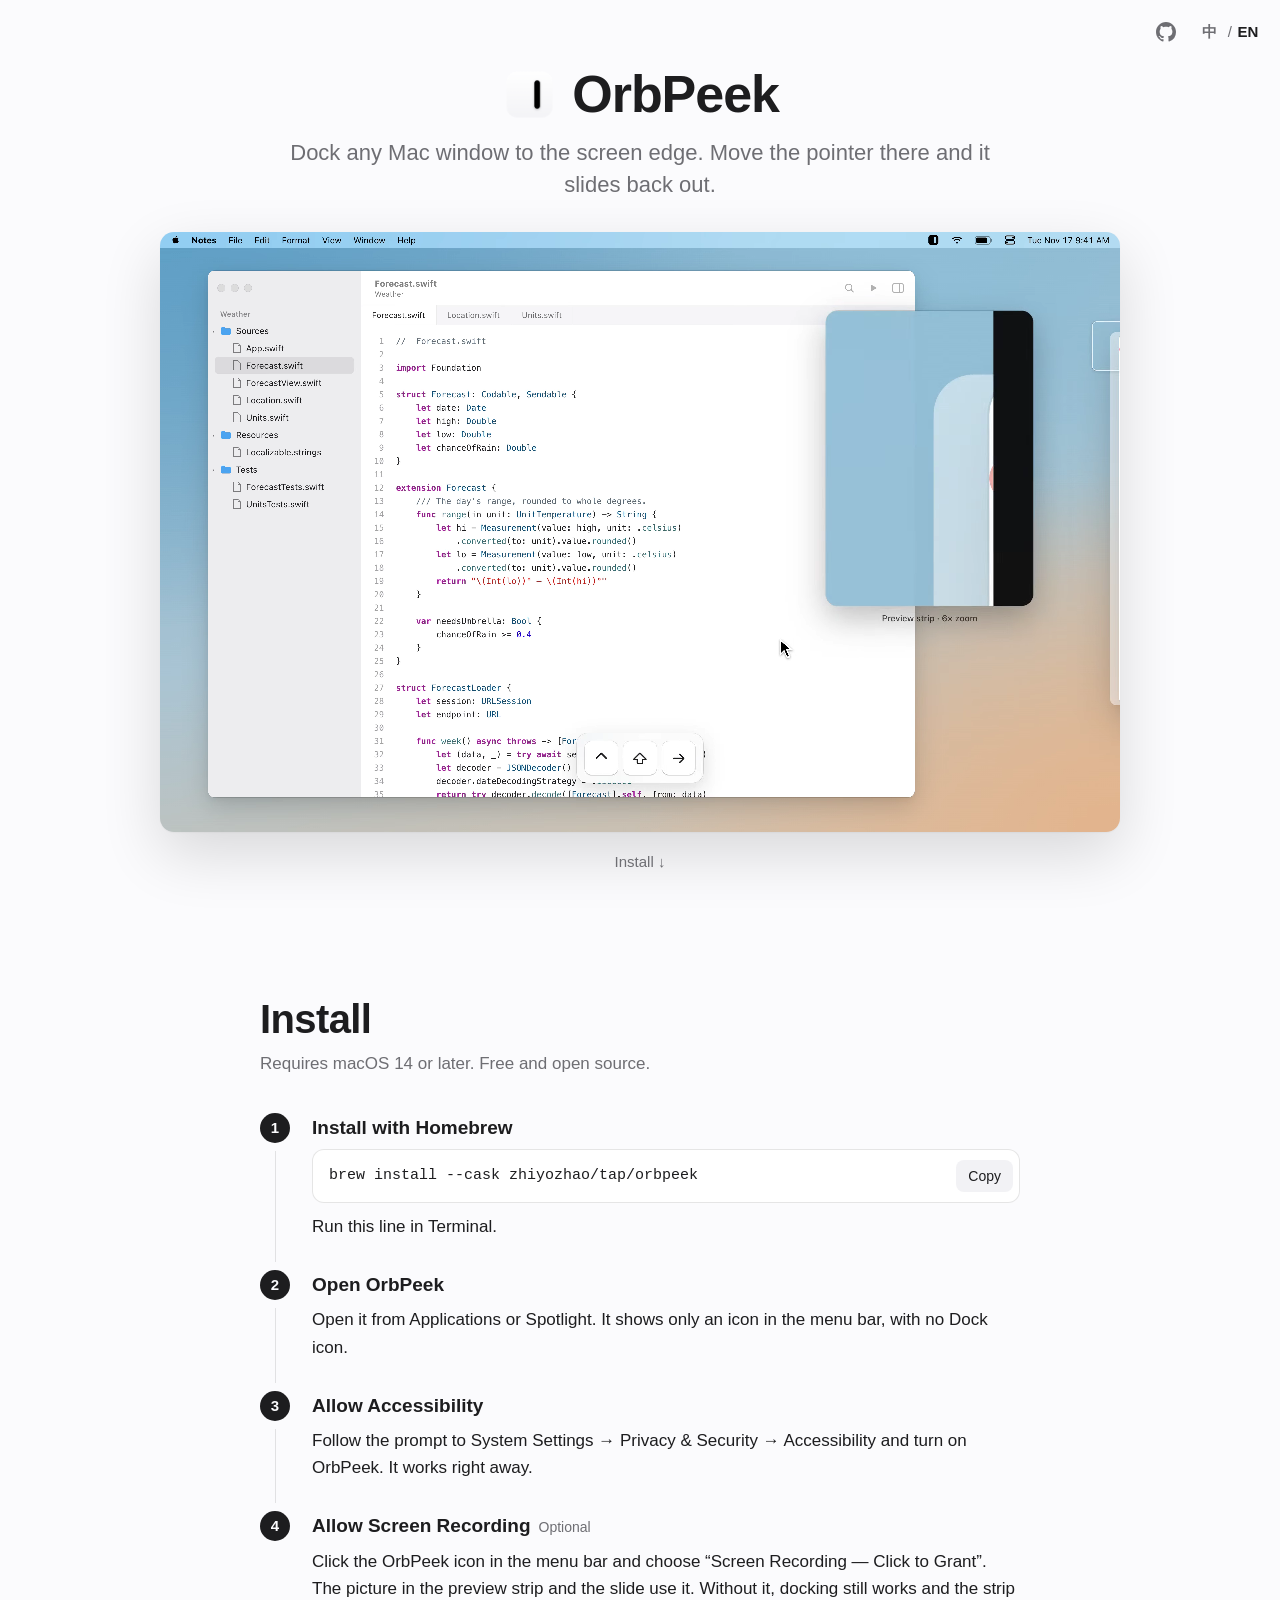
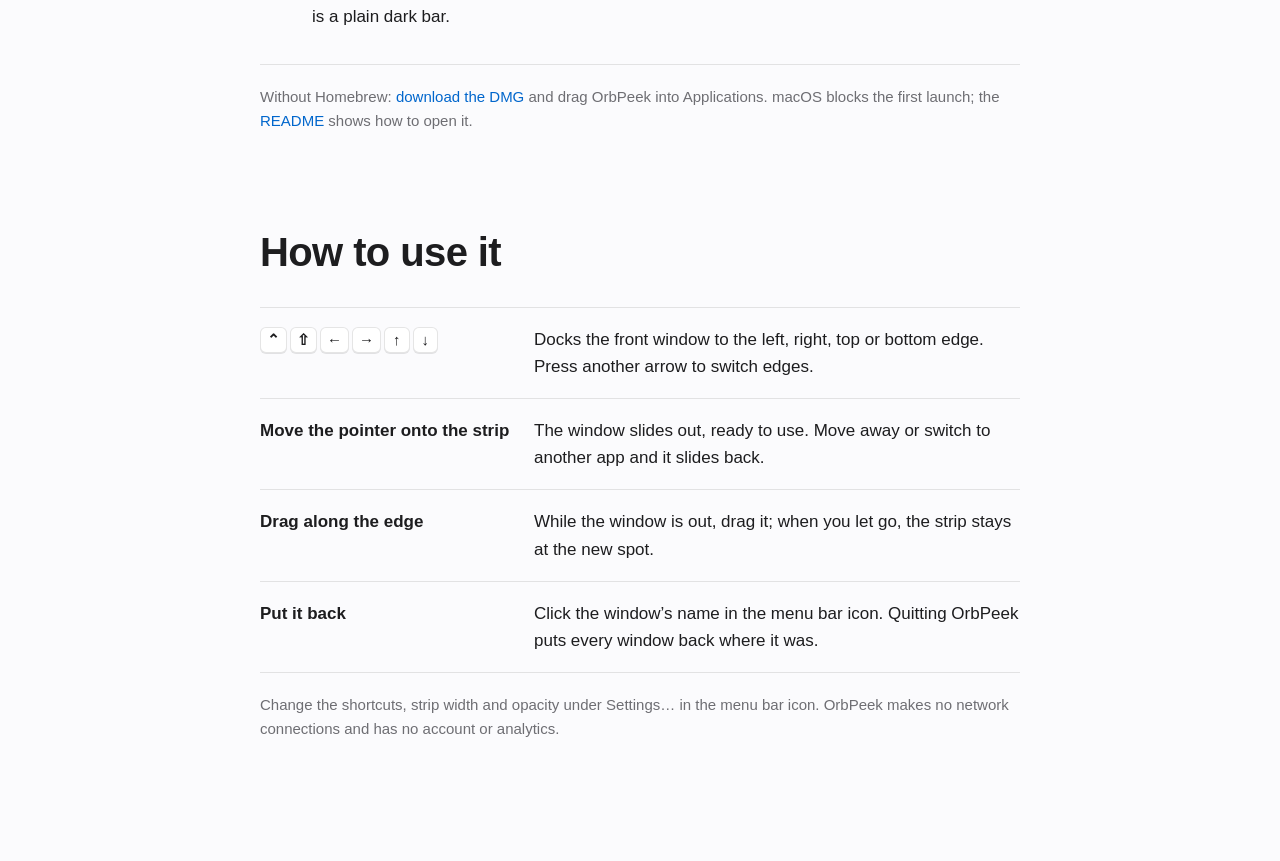
==== site/en/index.html @ 3456299e "docs: separate language switch from links, tidy install and FAQ layout" ====
<!doctype html>
<html lang="en">
<head>
<meta charset="utf-8">
<meta name="viewport" content="width=device-width, initial-scale=1">
<title>OrbPeek</title>
<meta name="description" content="Dock any Mac window to the screen edge. Move the pointer there and it slides back out.">
<meta name="color-scheme" content="light dark">
<meta name="theme-color" content="#fbfbfd" media="(prefers-color-scheme: light)">
<meta name="theme-color" content="#000000" media="(prefers-color-scheme: dark)">
<link rel="icon" href="../assets/icon.png">
<link rel="alternate" hreflang="zh-CN" href="../">
<link rel="stylesheet" href="../style.css">
</head>
<body>
<header class="top">
  <a href="https://github.com/zhiyozhao/OrbPeek" aria-label="GitHub" title="GitHub">
    <svg viewBox="0 0 16 16" width="20" height="20" aria-hidden="true"><path fill="currentColor" d="M8 0C3.58 0 0 3.58 0 8c0 3.54 2.29 6.53 5.47 7.59.4.07.55-.17.55-.38 0-.19-.01-.82-.01-1.49-2.01.37-2.53-.49-2.69-.94-.09-.23-.48-.94-.82-1.13-.28-.15-.68-.52-.01-.53.63-.01 1.08.58 1.23.82.72 1.21 1.87.87 2.33.66.07-.52.28-.87.51-1.07-1.78-.2-3.64-.89-3.64-3.95 0-.87.31-1.59.82-2.15-.08-.2-.36-1.02.08-2.12 0 0 .67-.21 2.2.82.64-.18 1.32-.27 2-.27.68 0 1.36.09 2 .27 1.53-1.04 2.2-.82 2.2-.82.44 1.1.16 1.92.08 2.12.51.56.82 1.27.82 2.15 0 3.07-1.87 3.75-3.65 3.95.29.25.54.73.54 1.48 0 1.07-.01 1.93-.01 2.2 0 .21.15.46.55.38A8.013 8.013 0 0016 8c0-4.42-3.58-8-8-8z"/></svg>
  </a>
  <span class="lang"><a href="../" lang="zh-CN" hreflang="zh-CN" title="中文">中</a><span aria-hidden="true">/</span><b aria-current="page">EN</b></span>
</header>

<main>
  <section class="hero">
    <h1><img src="../assets/icon.png" alt="" width="56" height="56">OrbPeek</h1>
    <p class="lead">Dock any Mac window to the screen edge. Move the pointer there and it slides back out.</p>
    <video id="demo" data-base="../assets/demo-en-" autoplay muted loop playsinline preload="auto" width="2880" height="1800" poster="../assets/poster-en-light.jpg" aria-label="Demo: after ⌃⇧→ the Notes window slides to the right edge, leaving a very thin preview strip. Moving the pointer onto the strip slides the window out; moving away slides it back.">
      <source src="../assets/demo-en-light.webm" type="video/webm">
      <source src="../assets/demo-en-light.mp4" type="video/mp4">
    </video>
    <a class="next" href="#install">Install <span aria-hidden="true">↓</span></a>
  </section>

  <section class="install" id="install">
    <h2>Install</h2>
    <p class="req">Requires macOS 14 or later. Free and open source.</p>
    <ol class="steps">
      <li>
        <h3>Install with Homebrew</h3>
        <div class="cmd"><code>brew install --cask zhiyozhao/tap/orbpeek</code><button class="copy" type="button" data-copy="brew install --cask zhiyozhao/tap/orbpeek" data-done="Copied">Copy</button></div>
        <p>Run this line in Terminal.</p>
      </li>
      <li>
        <h3>Open OrbPeek</h3>
        <p>Open it from Applications or Spotlight. It shows only an icon in the menu bar, with no Dock icon.</p>
      </li>
      <li>
        <h3>Allow Accessibility</h3>
        <p>Follow the prompt to System Settings → Privacy &amp; Security → Accessibility and turn on OrbPeek. It works right away.</p>
      </li>
      <li>
        <h3>Allow Screen Recording<span>Optional</span></h3>
        <p>Click the OrbPeek icon in the menu bar and choose “Screen Recording — Click to Grant”. The picture in the preview strip and the slide use it. Without it, docking still works and the strip is a plain dark bar.</p>
      </li>
    </ol>
    <p class="alt">Without Homebrew: <a href="https://github.com/zhiyozhao/OrbPeek/releases/latest">download the DMG</a> and drag OrbPeek into Applications. macOS blocks the first launch; the <a href="https://github.com/zhiyozhao/OrbPeek/blob/main/README.en.md#download-the-dmg">README</a> shows how to open it.</p>
  </section>

  <section class="use">
    <h2>How to use it</h2>
    <dl>
      <div>
        <dt><kbd>⌃</kbd><kbd>⇧</kbd><kbd>←</kbd><kbd>→</kbd><kbd>↑</kbd><kbd>↓</kbd></dt>
        <dd>Docks the front window to the left, right, top or bottom edge. Press another arrow to switch edges.</dd>
      </div>
      <div>
        <dt>Move the pointer onto the strip</dt>
        <dd>The window slides out, ready to use. Move away or switch to another app and it slides back.</dd>
      </div>
      <div>
        <dt>Drag along the edge</dt>
        <dd>While the window is out, drag it; when you let go, the strip stays at the new spot.</dd>
      </div>
      <div>
        <dt>Put it back</dt>
        <dd>Click the window’s name in the menu bar icon. Quitting OrbPeek puts every window back where it was.</dd>
      </div>
    </dl>
    <p class="note">Change the shortcuts, strip width and opacity under Settings… in the menu bar icon. OrbPeek makes no network connections and has no account or analytics.</p>
  </section>
</main>
<script src="../main.js"></script>
</body>
</html>
---- site/style.css ----
:root {
  color-scheme: light dark;
  --bg: #fbfbfd;
  --fg: #1d1d1f;
  --muted: #6e6e73;
  --line: rgba(0, 0, 0, 0.1);
  --panel: #f2f2f5;
  --code: #ffffff;
  --link: #0066cc;
  --shadow: 0 1px 2px rgba(0, 0, 0, 0.04), 0 22px 60px rgba(0, 0, 0, 0.14);
  --font: -apple-system, BlinkMacSystemFont, "SF Pro Text", "PingFang SC", "Hiragino Sans GB", "Helvetica Neue", sans-serif;
  --mono: "SF Mono", ui-monospace, Menlo, Consolas, monospace;
}
@media (prefers-color-scheme: dark) {
  :root {
    --bg: #000;
    --fg: #f5f5f7;
    --muted: #a1a1a6;
    --line: rgba(255, 255, 255, 0.14);
    --panel: #161618;
    --code: #1c1c1e;
    --link: #2997ff;
    --shadow: 0 0 0 0.5px rgba(255, 255, 255, 0.1), 0 22px 60px rgba(0, 0, 0, 0.6);
  }
}

* { box-sizing: border-box; }
html { -webkit-text-size-adjust: 100%; }
@media (prefers-reduced-motion: no-preference) { html { scroll-behavior: smooth; } }
body { margin: 0; background: var(--bg); color: var(--fg); font: 17px/1.6 var(--font); -webkit-font-smoothing: antialiased; }
a { color: var(--link); text-decoration: none; }
a:hover { text-decoration: underline; }
img, video { display: block; max-width: 100%; height: auto; }
kbd, code { font-family: var(--mono); font-size: 0.88em; }
kbd {
  display: inline-block; min-width: 1.7em; padding: 1px 6px; margin-right: 3px; text-align: center;
  border-radius: 6px; background: var(--code); border: 0.5px solid var(--line); box-shadow: 0 1px 0 var(--line);
  font-family: var(--font); font-size: 15px; line-height: 1.5;
}

/* ---------- top bar: two icons, nothing else ---------- */
.top { position: absolute; top: 0; right: 0; z-index: 5; display: flex; gap: 6px; padding: 14px 18px; }
.top a {
  width: 36px; height: 36px; border-radius: 50%; display: grid; place-items: center;
  color: var(--muted); font-size: 15px; font-weight: 600; letter-spacing: 0.02em;
}
.top a:hover { color: var(--fg); background: var(--panel); text-decoration: none; }
.top .lang { display: flex; align-items: center; gap: 2px; padding-left: 4px; font-size: 15px; color: var(--muted); }
.top .lang a { width: auto; min-width: 32px; padding: 0 6px; border-radius: 18px; }
.top .lang b { min-width: 28px; text-align: center; color: var(--fg); font-weight: 600; }

/* ---------- first screen: name, one sentence, the demo ---------- */
.hero {
  min-height: 100vh; min-height: 100svh;
  display: flex; flex-direction: column; align-items: center; justify-content: center;
  padding: 56px 24px 16px; text-align: center;
}
.hero h1 {
  margin: 0; display: flex; align-items: center; gap: 14px;
  font-size: clamp(34px, 5vw, 52px); line-height: 1.1; letter-spacing: -0.02em; font-weight: 700;
}
.hero h1 img { width: 1.1em; height: 1.1em; }
.lead { margin: 14px auto 0; max-width: 32em; color: var(--muted); font-size: clamp(17px, 2.1vw, 22px); line-height: 1.45; }
.hero video {
  margin-top: 32px;
  width: min(1240px, 100%, calc((100svh - 300px) * 1.6));
  aspect-ratio: 16 / 10; border-radius: 14px; box-shadow: var(--shadow); background: var(--panel);
}
.next { margin-top: 18px; color: var(--muted); font-size: 15px; }
.next:hover { color: var(--fg); text-decoration: none; }

/* ---------- install ---------- */
section.install, section.use { width: min(760px, 100% - 48px); margin: 0 auto; padding: 96px 0 0; }
section h2 { margin: 0; font-size: clamp(30px, 4vw, 40px); line-height: 1.15; letter-spacing: -0.015em; font-weight: 700; }
.req { margin: 8px 0 36px; color: var(--muted); }

.steps { list-style: none; margin: 0; padding: 0; counter-reset: step; }
.steps li { position: relative; padding: 0 0 30px 52px; counter-increment: step; }
.steps li::before {
  content: counter(step); position: absolute; left: 0; top: 0;
  width: 30px; height: 30px; border-radius: 50%; display: grid; place-items: center;
  background: var(--fg); color: var(--bg); font-size: 15px; font-weight: 600;
}
.steps li:not(:last-child)::after { content: ""; position: absolute; left: 14.5px; top: 38px; bottom: 8px; width: 1px; background: var(--line); }
.steps h3 { margin: 0 0 6px; font-size: 19px; line-height: 30px; }
.steps h3 span { margin-left: 8px; color: var(--muted); font-size: 14px; font-weight: 400; }
.steps p { margin: 0; }

.cmd {
  display: flex; align-items: center; gap: 4px; margin: 4px 0 10px;
  background: var(--code); border: 0.5px solid var(--line); border-radius: 12px; padding: 6px 6px 6px 16px;
}
.cmd code { flex: 1; font-size: 15px; padding: 8px 0; overflow-wrap: anywhere; }
.copy {
  flex: none; border: 0; border-radius: 8px; padding: 8px 12px; cursor: pointer;
  font: 500 14px var(--font); color: var(--fg); background: var(--panel);
}
.copy:hover { filter: brightness(0.96); }
.alt { margin: 4px 0 0; padding-top: 20px; border-top: 0.5px solid var(--line); color: var(--muted); font-size: 15px; }

/* ---------- use ---------- */
.use dl { margin: 32px 0 0; }
.use dl div { display: grid; grid-template-columns: 250px 1fr; gap: 24px; padding: 18px 0; border-top: 0.5px solid var(--line); }
.use dl div:last-child { border-bottom: 0.5px solid var(--line); }
.use dt { font-weight: 600; }
.use dd { margin: 0; }
.note { margin: 20px 0 120px; color: var(--muted); font-size: 15px; }

@media (max-width: 640px) {
  .top { padding: 10px 12px; }
  .hero { padding-top: 56px; }
  .hero video { width: 100%; border-radius: 10px; margin-top: 28px; }
  section.install, section.use { padding-top: 72px; }
  .use dl div { grid-template-columns: 1fr; gap: 4px; }
  .cmd code { font-size: 13px; }
}
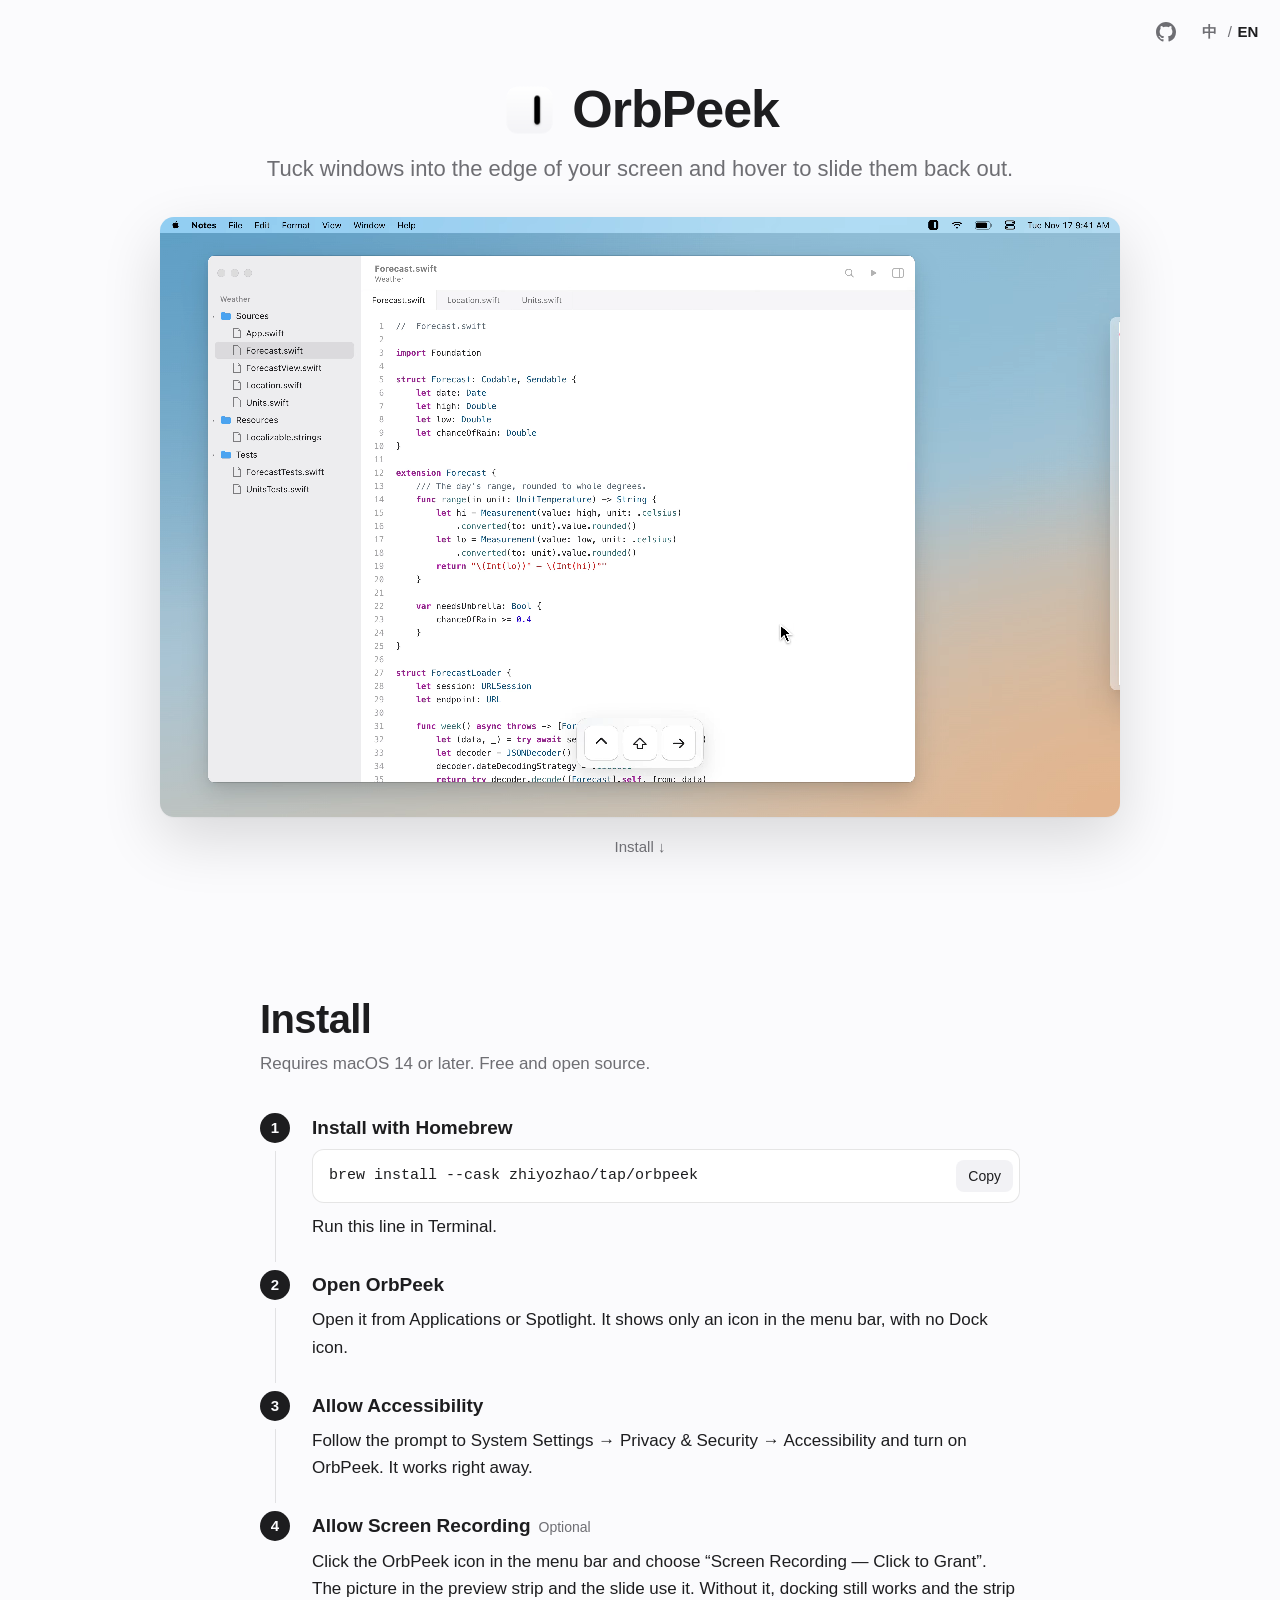
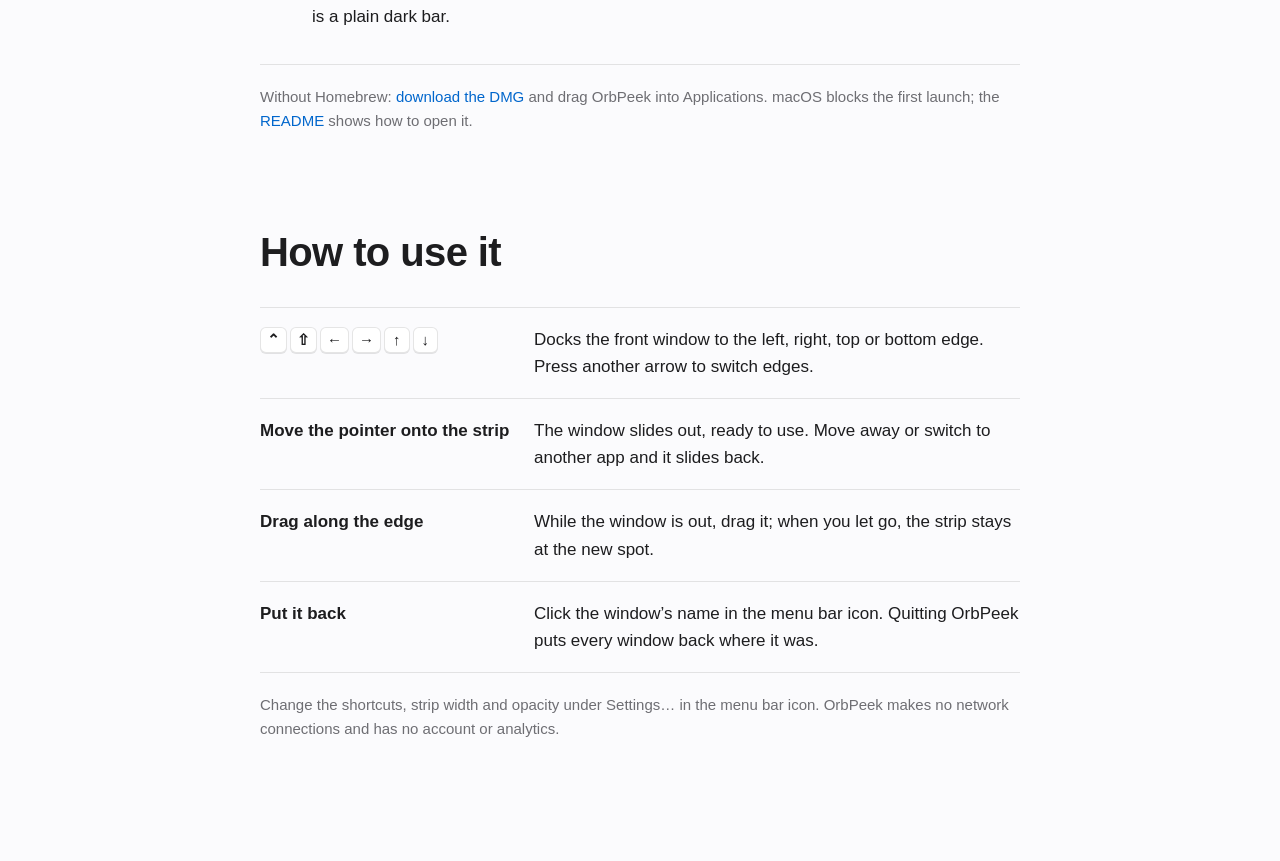
==== commit 2912262b: "docs: rewrite the one-line description; prepare bilingual GitHub About About (apply at release, not " ====
--- a/site/en/index.html
+++ b/site/en/index.html
@@ -4,7 +4,7 @@
 <meta charset="utf-8">
 <meta name="viewport" content="width=device-width, initial-scale=1">
 <title>OrbPeek</title>
-<meta name="description" content="Dock any Mac window to the screen edge. Move the pointer there and it slides back out.">
+<meta name="description" content="Tuck windows into the edge of your screen and hover to slide them back out.">
 <meta name="color-scheme" content="light dark">
 <meta name="theme-color" content="#fbfbfd" media="(prefers-color-scheme: light)">
 <meta name="theme-color" content="#000000" media="(prefers-color-scheme: dark)">
@@ -23,7 +23,7 @@
 <main>
   <section class="hero">
     <h1><img src="../assets/icon.png" alt="" width="56" height="56">OrbPeek</h1>
-    <p class="lead">Dock any Mac window to the screen edge. Move the pointer there and it slides back out.</p>
+    <p class="lead">Tuck windows into the edge of your screen and hover to slide them back out.</p>
     <video id="demo" data-base="../assets/demo-en-" autoplay muted loop playsinline preload="auto" width="2880" height="1800" poster="../assets/poster-en-light.jpg" aria-label="Demo: after ⌃⇧→ the Notes window slides to the right edge, leaving a very thin preview strip. Moving the pointer onto the strip slides the window out; moving away slides it back.">
       <source src="../assets/demo-en-light.webm" type="video/webm">
       <source src="../assets/demo-en-light.mp4" type="video/mp4">
--- a/site/style.css
+++ b/site/style.css
@@ -60,7 +60,7 @@
   font-size: clamp(34px, 5vw, 52px); line-height: 1.1; letter-spacing: -0.02em; font-weight: 700;
 }
 .hero h1 img { width: 1.1em; height: 1.1em; }
-.lead { margin: 14px auto 0; max-width: 32em; color: var(--muted); font-size: clamp(17px, 2.1vw, 22px); line-height: 1.45; }
+.lead { margin: 14px auto 0; max-width: 40em; text-wrap: balance; color: var(--muted); font-size: clamp(17px, 2.1vw, 22px); line-height: 1.45; }
 .hero video {
   margin-top: 32px;
   width: min(1240px, 100%, calc((100svh - 300px) * 1.6));
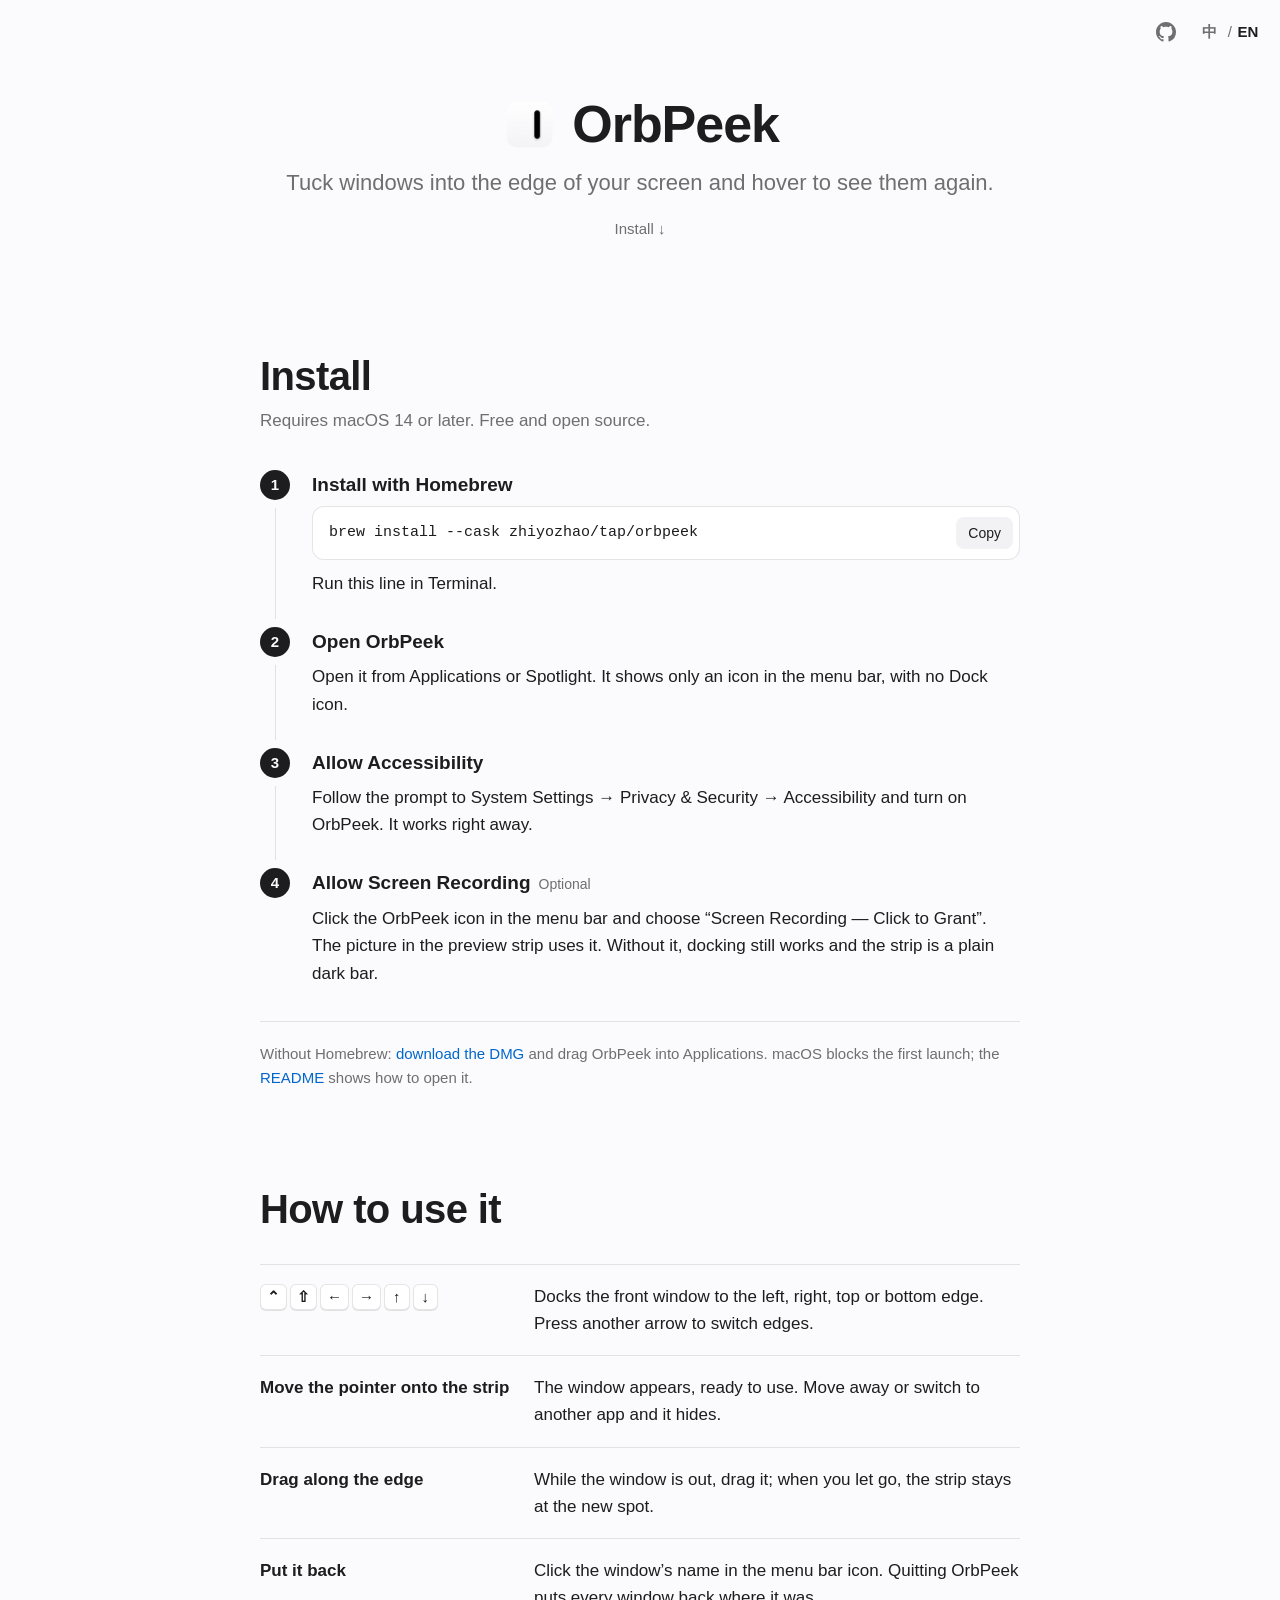
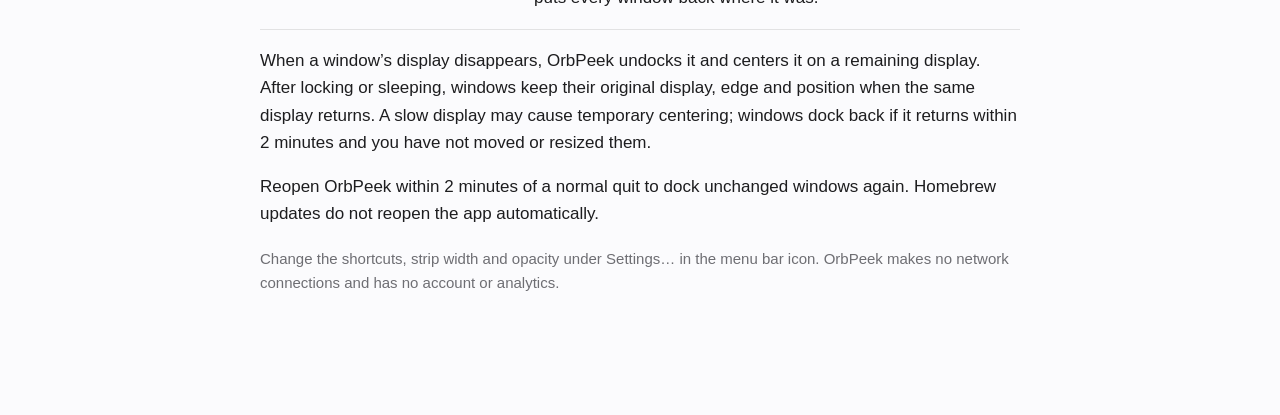
==== commit 01ea5708: "chore: prepare OrbPeek 1.1.2 release Merge display recovery and site-v2 into main. Add the read-only" ====
--- a/site/en/index.html
+++ b/site/en/index.html
@@ -4,7 +4,7 @@
 <meta charset="utf-8">
 <meta name="viewport" content="width=device-width, initial-scale=1">
 <title>OrbPeek</title>
-<meta name="description" content="Tuck windows into the edge of your screen and hover to slide them back out.">
+<meta name="description" content="Tuck windows into the edge of your screen and hover to see them again.">
 <meta name="color-scheme" content="light dark">
 <meta name="theme-color" content="#fbfbfd" media="(prefers-color-scheme: light)">
 <meta name="theme-color" content="#000000" media="(prefers-color-scheme: dark)">
@@ -23,11 +23,7 @@
 <main>
   <section class="hero">
     <h1><img src="../assets/icon.png" alt="" width="56" height="56">OrbPeek</h1>
-    <p class="lead">Tuck windows into the edge of your screen and hover to slide them back out.</p>
-    <video id="demo" data-base="../assets/demo-en-" autoplay muted loop playsinline preload="auto" width="2880" height="1800" poster="../assets/poster-en-light.jpg" aria-label="Demo: after ⌃⇧→ the Notes window slides to the right edge, leaving a very thin preview strip. Moving the pointer onto the strip slides the window out; moving away slides it back.">
-      <source src="../assets/demo-en-light.webm" type="video/webm">
-      <source src="../assets/demo-en-light.mp4" type="video/mp4">
-    </video>
+    <p class="lead">Tuck windows into the edge of your screen and hover to see them again.</p>
     <a class="next" href="#install">Install <span aria-hidden="true">↓</span></a>
   </section>
 
@@ -50,7 +46,7 @@
       </li>
       <li>
         <h3>Allow Screen Recording<span>Optional</span></h3>
-        <p>Click the OrbPeek icon in the menu bar and choose “Screen Recording — Click to Grant”. The picture in the preview strip and the slide use it. Without it, docking still works and the strip is a plain dark bar.</p>
+        <p>Click the OrbPeek icon in the menu bar and choose “Screen Recording — Click to Grant”. The picture in the preview strip uses it. Without it, docking still works and the strip is a plain dark bar.</p>
       </li>
     </ol>
     <p class="alt">Without Homebrew: <a href="https://github.com/zhiyozhao/OrbPeek/releases/latest">download the DMG</a> and drag OrbPeek into Applications. macOS blocks the first launch; the <a href="https://github.com/zhiyozhao/OrbPeek/blob/main/README.en.md#download-the-dmg">README</a> shows how to open it.</p>
@@ -65,7 +61,7 @@
       </div>
       <div>
         <dt>Move the pointer onto the strip</dt>
-        <dd>The window slides out, ready to use. Move away or switch to another app and it slides back.</dd>
+        <dd>The window appears, ready to use. Move away or switch to another app and it hides.</dd>
       </div>
       <div>
         <dt>Drag along the edge</dt>
@@ -76,6 +72,8 @@
         <dd>Click the window’s name in the menu bar icon. Quitting OrbPeek puts every window back where it was.</dd>
       </div>
     </dl>
+    <p>When a window’s display disappears, OrbPeek undocks it and centers it on a remaining display. After locking or sleeping, windows keep their original display, edge and position when the same display returns. A slow display may cause temporary centering; windows dock back if it returns within 2 minutes and you have not moved or resized them.</p>
+    <p>Reopen OrbPeek within 2 minutes of a normal quit to dock unchanged windows again. Homebrew updates do not reopen the app automatically.</p>
     <p class="note">Change the shortcuts, strip width and opacity under Settings… in the menu bar icon. OrbPeek makes no network connections and has no account or analytics.</p>
   </section>
 </main>
--- a/site/style.css
+++ b/site/style.css
@@ -30,7 +30,7 @@
 body { margin: 0; background: var(--bg); color: var(--fg); font: 17px/1.6 var(--font); -webkit-font-smoothing: antialiased; }
 a { color: var(--link); text-decoration: none; }
 a:hover { text-decoration: underline; }
-img, video { display: block; max-width: 100%; height: auto; }
+img { display: block; max-width: 100%; height: auto; }
 kbd, code { font-family: var(--mono); font-size: 0.88em; }
 kbd {
   display: inline-block; min-width: 1.7em; padding: 1px 6px; margin-right: 3px; text-align: center;
@@ -49,11 +49,10 @@
 .top .lang a { width: auto; min-width: 32px; padding: 0 6px; border-radius: 18px; }
 .top .lang b { min-width: 28px; text-align: center; color: var(--fg); font-weight: 600; }
 
-/* ---------- first screen: name, one sentence, the demo ---------- */
+/* ---------- introduction ---------- */
 .hero {
-  min-height: 100vh; min-height: 100svh;
   display: flex; flex-direction: column; align-items: center; justify-content: center;
-  padding: 56px 24px 16px; text-align: center;
+  padding: 96px 24px 16px; text-align: center;
 }
 .hero h1 {
   margin: 0; display: flex; align-items: center; gap: 14px;
@@ -61,11 +60,6 @@
 }
 .hero h1 img { width: 1.1em; height: 1.1em; }
 .lead { margin: 14px auto 0; max-width: 40em; text-wrap: balance; color: var(--muted); font-size: clamp(17px, 2.1vw, 22px); line-height: 1.45; }
-.hero video {
-  margin-top: 32px;
-  width: min(1240px, 100%, calc((100svh - 300px) * 1.6));
-  aspect-ratio: 16 / 10; border-radius: 14px; box-shadow: var(--shadow); background: var(--panel);
-}
 .next { margin-top: 18px; color: var(--muted); font-size: 15px; }
 .next:hover { color: var(--fg); text-decoration: none; }
 
@@ -109,7 +103,6 @@
 @media (max-width: 640px) {
   .top { padding: 10px 12px; }
   .hero { padding-top: 56px; }
-  .hero video { width: 100%; border-radius: 10px; margin-top: 28px; }
   section.install, section.use { padding-top: 72px; }
   .use dl div { grid-template-columns: 1fr; gap: 4px; }
   .cmd code { font-size: 13px; }
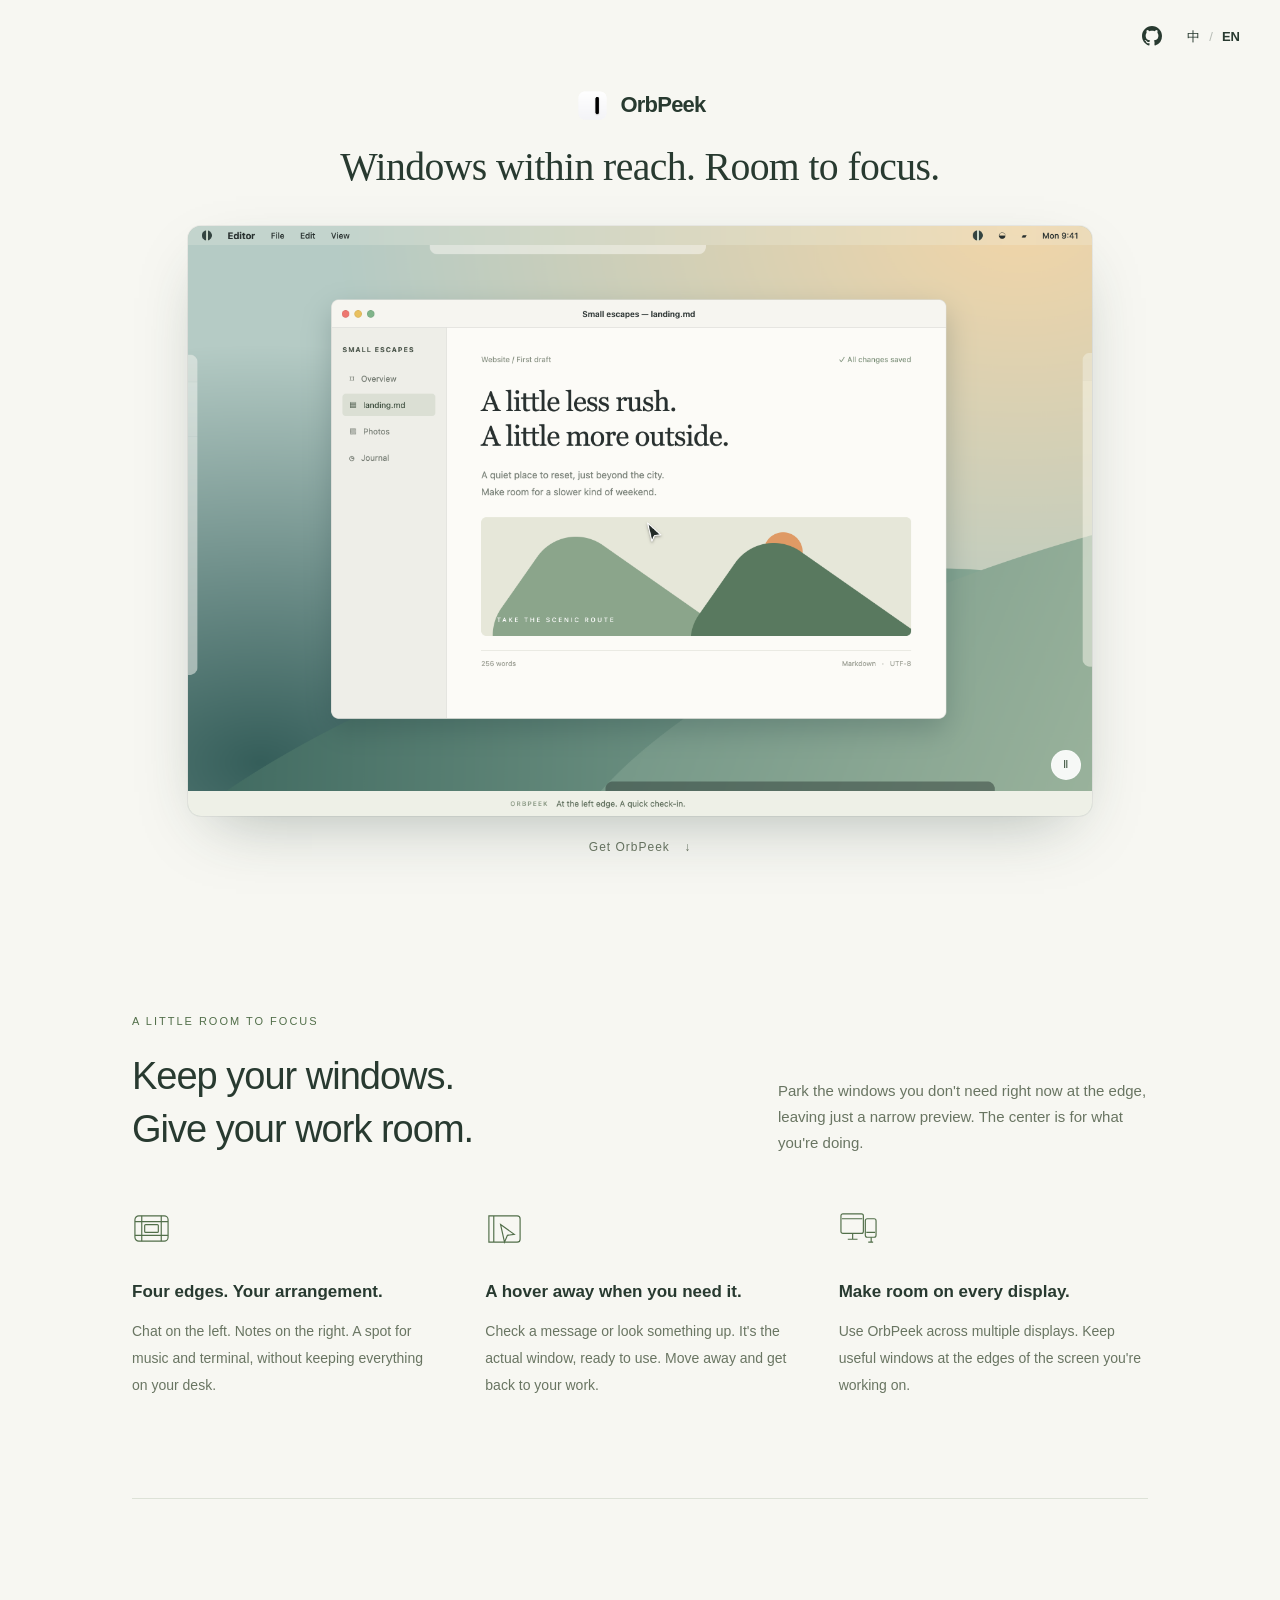
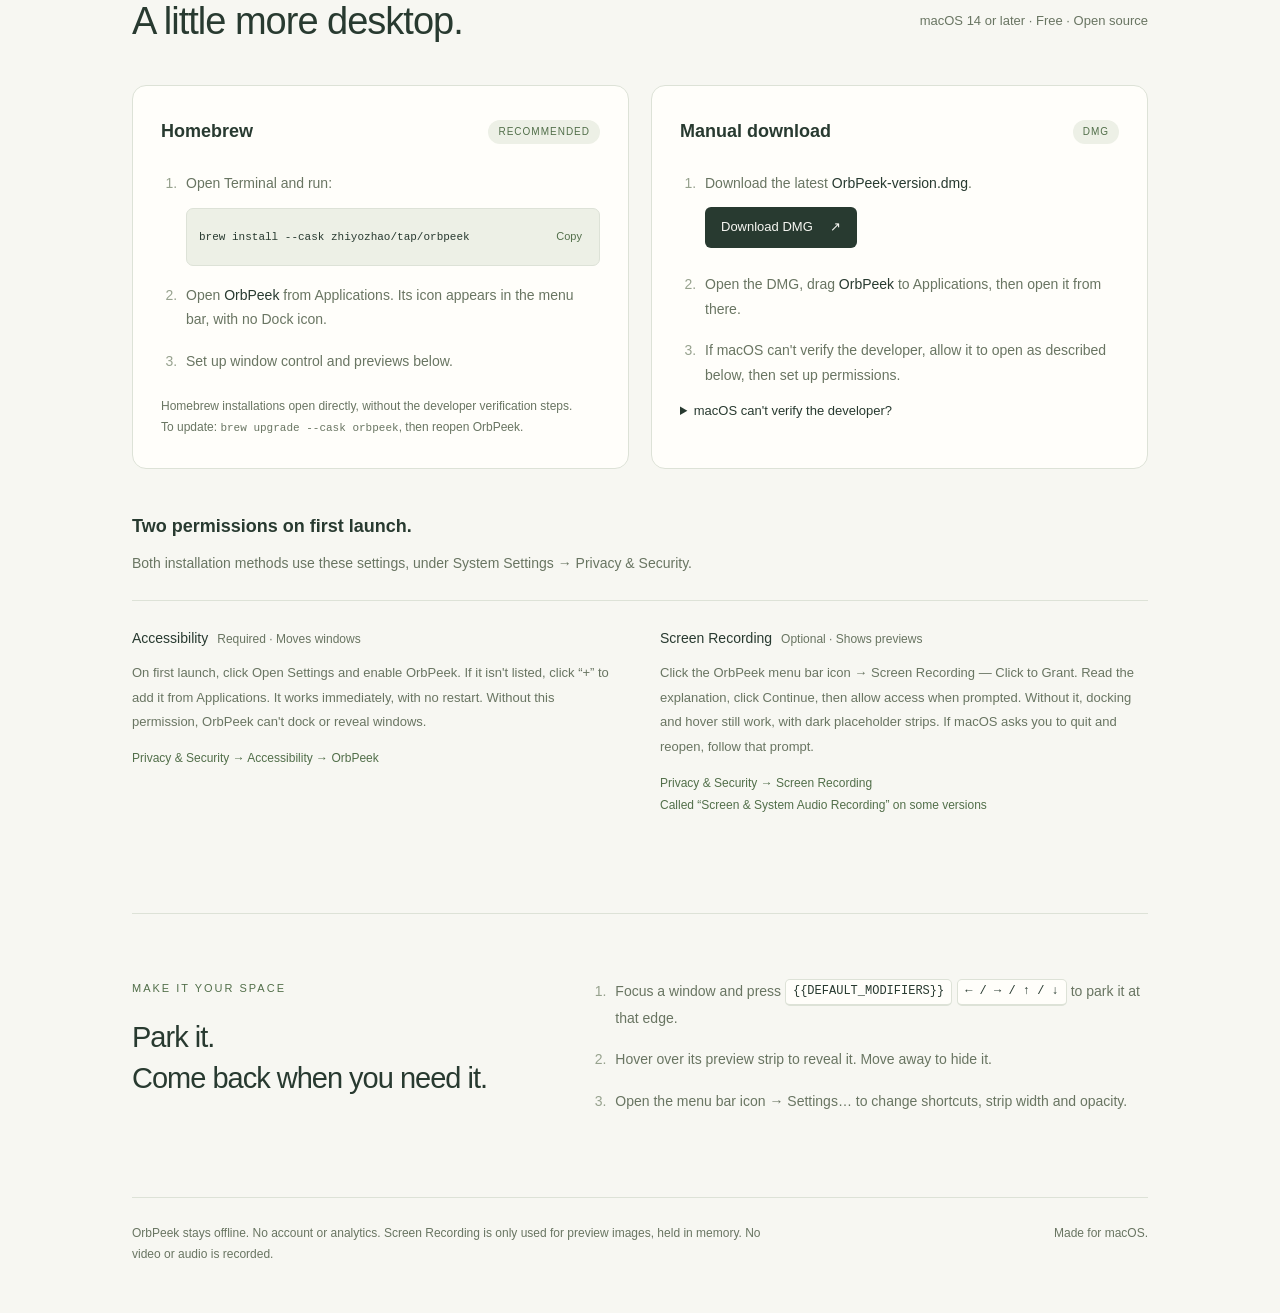
==== commit d871ffc2: "docs: redesign OrbPeek site and README with four-edge demo" ====
--- a/site/en/index.html
+++ b/site/en/index.html
@@ -1,82 +1,46 @@
 <!doctype html>
 <html lang="en">
 <head>
-<meta charset="utf-8">
-<meta name="viewport" content="width=device-width, initial-scale=1">
-<title>OrbPeek</title>
-<meta name="description" content="Tuck windows into the edge of your screen and hover to see them again.">
-<meta name="color-scheme" content="light dark">
-<meta name="theme-color" content="#fbfbfd" media="(prefers-color-scheme: light)">
-<meta name="theme-color" content="#000000" media="(prefers-color-scheme: dark)">
-<link rel="icon" href="../assets/icon.png">
-<link rel="alternate" hreflang="zh-CN" href="../">
-<link rel="stylesheet" href="../style.css">
+<meta charset="utf-8"><meta name="viewport" content="width=device-width, initial-scale=1">
+<title>OrbPeek — Windows within reach. Room to focus.</title>
+<meta name="description" content="A different way to manage macOS windows. Keep chat, notes and music at any screen edge, ready when you hover. Multiple displays. Free and open source.">
+<meta name="color-scheme" content="light dark"><meta name="theme-color" content="#f7f7f2">
+<meta property="og:title" content="OrbPeek — Windows within reach. Room to focus."><meta property="og:description" content="Keep windows at any screen edge. Hover to use them. macOS 14+, free and open source."><meta property="og:image" content="https://zhiyozhao.github.io/OrbPeek/assets/poster-en.png">
+<link rel="icon" href="../assets/icon.png"><link rel="alternate" hreflang="en" href="https://zhiyozhao.github.io/OrbPeek/en/"><link rel="alternate" hreflang="zh-CN" href="https://zhiyozhao.github.io/OrbPeek/"><link rel="stylesheet" href="../style.css">
 </head>
 <body>
 <header class="top">
-  <a href="https://github.com/zhiyozhao/OrbPeek" aria-label="GitHub" title="GitHub">
-    <svg viewBox="0 0 16 16" width="20" height="20" aria-hidden="true"><path fill="currentColor" d="M8 0C3.58 0 0 3.58 0 8c0 3.54 2.29 6.53 5.47 7.59.4.07.55-.17.55-.38 0-.19-.01-.82-.01-1.49-2.01.37-2.53-.49-2.69-.94-.09-.23-.48-.94-.82-1.13-.28-.15-.68-.52-.01-.53.63-.01 1.08.58 1.23.82.72 1.21 1.87.87 2.33.66.07-.52.28-.87.51-1.07-1.78-.2-3.64-.89-3.64-3.95 0-.87.31-1.59.82-2.15-.08-.2-.36-1.02.08-2.12 0 0 .67-.21 2.2.82.64-.18 1.32-.27 2-.27.68 0 1.36.09 2 .27 1.53-1.04 2.2-.82 2.2-.82.44 1.1.16 1.92.08 2.12.51.56.82 1.27.82 2.15 0 3.07-1.87 3.75-3.65 3.95.29.25.54.73.54 1.48 0 1.07-.01 1.93-.01 2.2 0 .21.15.46.55.38A8.013 8.013 0 0016 8c0-4.42-3.58-8-8-8z"/></svg>
-  </a>
-  <span class="lang"><a href="../" lang="zh-CN" hreflang="zh-CN" title="中文">中</a><span aria-hidden="true">/</span><b aria-current="page">EN</b></span>
+ <a href="https://github.com/zhiyozhao/OrbPeek" aria-label="GitHub" title="GitHub"><svg viewBox="0 0 16 16" width="20" height="20" aria-hidden="true"><path fill="currentColor" d="M8 0C3.58 0 0 3.58 0 8c0 3.54 2.29 6.53 5.47 7.59.4.07.55-.17.55-.38 0-.19-.01-.82-.01-1.49-2.01.37-2.53-.49-2.69-.94-.09-.23-.48-.94-.82-1.13-.28-.15-.68-.52-.01-.53.63-.01 1.08.58 1.23.82.72 1.21 1.87.87 2.33.66.07-.52.28-.87.51-1.07-1.78-.2-3.64-.89-3.64-3.95 0-.87.31-1.59.82-2.15-.08-.2-.36-1.02.08-2.12 0 0 .67-.21 2.2.82.64-.18 1.32-.27 2-.27.68 0 1.36.09 2 .27 1.53-1.04 2.2-.82 2.2-.82.44 1.1.16 1.92.08 2.12.51.56.82 1.27.82 2.15 0 3.07-1.87 3.75-3.65 3.95.29.25.54.73.54 1.48 0 1.07-.01 1.93-.01 2.2 0 .21.15.46.55.38A8.013 8.013 0 0016 8c0-4.42-3.58-8-8-8z"/></svg></a>
+ <span class="lang"><a href="../" lang="zh-CN" hreflang="zh-CN" aria-label="切换到中文">中</a><span>/</span><b aria-current="page">EN</b></span>
 </header>
-
 <main>
-  <section class="hero">
-    <h1><img src="../assets/icon.png" alt="" width="56" height="56">OrbPeek</h1>
-    <p class="lead">Tuck windows into the edge of your screen and hover to see them again.</p>
-    <a class="next" href="#install">Install <span aria-hidden="true">↓</span></a>
+ <section class="hero" aria-label="OrbPeek demo">
+  <h1 class="wordmark"><img src="../assets/icon.png" alt="" width="35" height="35">OrbPeek</h1>
+  <p class="lead">Windows within reach. Room to focus.</p>
+  <div class="demo-wrap"><video id="demo" autoplay muted loop playsinline preload="metadata" poster="../assets/poster-en.png" width="2880" height="1880" aria-label="An illustrated macOS desktop: hover over chat at the left, notes at the right, music at the top and terminal at the bottom. Each window appears instantly and hides when the pointer leaves."><source src="../assets/demo-en.mp4" type="video/mp4"><img src="../assets/poster-en.png" alt="A window at each screen edge, leaving the center for a document."></video><button class="pause" type="button" aria-label="Pause demo" aria-pressed="true">Ⅱ</button></div>
+  <a class="next" href="#install">Get OrbPeek <span aria-hidden="true">↓</span></a>
+ </section>
+ <div class="below">
+  <section class="intro">
+   <div class="eyebrow">A LITTLE ROOM TO FOCUS</div>
+   <div class="intro-top"><h2>Keep your windows.<br>Give your work room.</h2><p>Park the windows you don't need right now at the edge, leaving just a narrow preview. The center is for what you're doing.</p></div>
+   <div class="benefits">
+    <article><svg viewBox="0 0 40 40" aria-hidden="true"><rect x="3" y="7" width="34" height="26" rx="4"/><path d="M10 7v26M30 7v26M3 13h34M3 27h34"/><rect x="13" y="16" width="14" height="8" rx="1"/></svg><h3>Four edges. Your arrangement.</h3><p>Chat on the left. Notes on the right. A spot for music and terminal, without keeping everything on your desk.</p></article>
+    <article><svg viewBox="0 0 40 40" aria-hidden="true"><path d="M4 7h29a3 3 0 0 1 3 3v21a3 3 0 0 1-3 3H4zM9 7v27"/><path d="m16 16 14 10-7 1-3 7z" fill="var(--paper)"/></svg><h3>A hover away when you need it.</h3><p>Check a message or look something up. It's the actual window, ready to use. Move away and get back to your work.</p></article>
+    <article><svg viewBox="0 0 40 40" aria-hidden="true"><rect x="2" y="5" width="23" height="20" rx="2"/><rect x="27" y="10" width="11" height="19" rx="2"/><path d="M9 31h10m-5-6v6m16 3h5m-2-5v5M3 10h21m4 14h9"/></svg><h3>Make room on every display.</h3><p>Use OrbPeek across multiple displays. Keep useful windows at the edges of the screen you're working on.</p></article>
+   </div>
   </section>
-
   <section class="install" id="install">
-    <h2>Install</h2>
-    <p class="req">Requires macOS 14 or later. Free and open source.</p>
-    <ol class="steps">
-      <li>
-        <h3>Install with Homebrew</h3>
-        <div class="cmd"><code>brew install --cask zhiyozhao/tap/orbpeek</code><button class="copy" type="button" data-copy="brew install --cask zhiyozhao/tap/orbpeek" data-done="Copied">Copy</button></div>
-        <p>Run this line in Terminal.</p>
-      </li>
-      <li>
-        <h3>Open OrbPeek</h3>
-        <p>Open it from Applications or Spotlight. It shows only an icon in the menu bar, with no Dock icon.</p>
-      </li>
-      <li>
-        <h3>Allow Accessibility</h3>
-        <p>Follow the prompt to System Settings → Privacy &amp; Security → Accessibility and turn on OrbPeek. It works right away.</p>
-      </li>
-      <li>
-        <h3>Allow Screen Recording<span>Optional</span></h3>
-        <p>Click the OrbPeek icon in the menu bar and choose “Screen Recording — Click to Grant”. The picture in the preview strip uses it. Without it, docking still works and the strip is a plain dark bar.</p>
-      </li>
-    </ol>
-    <p class="alt">Without Homebrew: <a href="https://github.com/zhiyozhao/OrbPeek/releases/latest">download the DMG</a> and drag OrbPeek into Applications. macOS blocks the first launch; the <a href="https://github.com/zhiyozhao/OrbPeek/blob/main/README.en.md#download-the-dmg">README</a> shows how to open it.</p>
+   <div class="install-heading"><h2>A little more desktop.</h2><p class="req">macOS 14 or later · Free · Open source</p></div>
+   <div class="methods">
+    <article class="method"><div class="method-label"><h3>Homebrew</h3><span class="badge">RECOMMENDED</span></div><ol><li>Open Terminal and run:<div class="command"><code>brew install --cask zhiyozhao/tap/orbpeek</code><button class="copy" type="button" data-copy="brew install --cask zhiyozhao/tap/orbpeek" aria-label="Copy Homebrew install command">Copy</button></div></li><li>Open <strong>OrbPeek</strong> from Applications. Its icon appears in the menu bar, with no Dock icon.</li><li>Set up window control and previews below.</li></ol><p class="after">Homebrew installations open directly, without the developer verification steps.<br>To update: <code>brew upgrade --cask orbpeek</code>, then reopen OrbPeek.</p></article>
+    <article class="method"><div class="method-label"><h3>Manual download</h3><span class="badge">DMG</span></div><ol><li>Download the latest <strong>OrbPeek-version.dmg</strong>.<br><a class="download" href="https://github.com/zhiyozhao/OrbPeek/releases/latest">Download DMG <span aria-hidden="true">↗</span></a></li><li>Open the DMG, drag <strong>OrbPeek</strong> to Applications, then open it from there.</li><li>If macOS can't verify the developer, allow it to open as described below, then set up permissions.</li></ol><details><summary>macOS can't verify the developer?</summary><p>OrbPeek is not yet notarized by Apple. Try opening it once, then go to System Settings → Privacy &amp; Security. Find the OrbPeek notice near the bottom, click Open Anyway, authenticate and confirm. On macOS 14 you can also Control-click OrbPeek in Finder, choose Open, then confirm again.</p></details></article>
+   </div>
+   <div class="permissions"><h3>Two permissions on first launch.</h3><p>Both installation methods use these settings, under System Settings → Privacy &amp; Security.</p><div class="permission-grid"><article class="permission"><h4>Accessibility<span>Required · Moves windows</span></h4><p>On first launch, click Open Settings and enable OrbPeek. If it isn't listed, click “+” to add it from Applications. It works immediately, with no restart. Without this permission, OrbPeek can't dock or reveal windows.</p><p class="path">Privacy &amp; Security → Accessibility → OrbPeek</p></article><article class="permission"><h4>Screen Recording<span>Optional · Shows previews</span></h4><p>Click the OrbPeek menu bar icon → Screen Recording — Click to Grant. Read the explanation, click Continue, then allow access when prompted. Without it, docking and hover still work, with dark placeholder strips. If macOS asks you to quit and reopen, follow that prompt.</p><p class="path">Privacy &amp; Security → Screen Recording<br>Called “Screen &amp; System Audio Recording” on some versions</p></article></div></div>
   </section>
-
-  <section class="use">
-    <h2>How to use it</h2>
-    <dl>
-      <div>
-        <dt><kbd>⌃</kbd><kbd>⇧</kbd><kbd>←</kbd><kbd>→</kbd><kbd>↑</kbd><kbd>↓</kbd></dt>
-        <dd>Docks the front window to the left, right, top or bottom edge. Press another arrow to switch edges.</dd>
-      </div>
-      <div>
-        <dt>Move the pointer onto the strip</dt>
-        <dd>The window appears, ready to use. Move away or switch to another app and it hides.</dd>
-      </div>
-      <div>
-        <dt>Drag along the edge</dt>
-        <dd>While the window is out, drag it; when you let go, the strip stays at the new spot.</dd>
-      </div>
-      <div>
-        <dt>Put it back</dt>
-        <dd>Click the window’s name in the menu bar icon. Quitting OrbPeek puts every window back where it was.</dd>
-      </div>
-    </dl>
-    <p>When a window’s display disappears, OrbPeek undocks it and centers it on a remaining display. After locking or sleeping, windows keep their original display, edge and position when the same display returns. A slow display may cause temporary centering; windows dock back if it returns within 2 minutes and you have not moved or resized them.</p>
-    <p>Reopen OrbPeek within 2 minutes of a normal quit to dock unchanged windows again. Homebrew updates do not reopen the app automatically.</p>
-    <p class="note">Change the shortcuts, strip width and opacity under Settings… in the menu bar icon. OrbPeek makes no network connections and has no account or analytics.</p>
-  </section>
+  <section class="start"><div><div class="eyebrow">MAKE IT YOUR SPACE</div><h2>Park it.<br>Come back when you need it.</h2></div><ol><li>Focus a window and press <span class="keys"><kbd data-default-modifiers>{{DEFAULT_MODIFIERS}}</kbd><kbd>← / → / ↑ / ↓</kbd></span> to park it at that edge.</li><li>Hover over its preview strip to reveal it. Move away to hide it.</li><li>Open the menu bar icon → Settings… to change shortcuts, strip width and opacity.</li></ol></section>
+  <div class="smallprint"><p>OrbPeek stays offline. No account or analytics. Screen Recording is only used for preview images, held in memory. No video or audio is recorded.</p><span>Made for macOS.</span></div>
+ </div>
 </main>
 <script src="../main.js"></script>
-</body>
-</html>
+</body></html>
--- a/site/style.css
+++ b/site/style.css
@@ -1,109 +1,11 @@
-:root {
-  color-scheme: light dark;
-  --bg: #fbfbfd;
-  --fg: #1d1d1f;
-  --muted: #6e6e73;
-  --line: rgba(0, 0, 0, 0.1);
-  --panel: #f2f2f5;
-  --code: #ffffff;
-  --link: #0066cc;
-  --shadow: 0 1px 2px rgba(0, 0, 0, 0.04), 0 22px 60px rgba(0, 0, 0, 0.14);
-  --font: -apple-system, BlinkMacSystemFont, "SF Pro Text", "PingFang SC", "Hiragino Sans GB", "Helvetica Neue", sans-serif;
-  --mono: "SF Mono", ui-monospace, Menlo, Consolas, monospace;
-}
-@media (prefers-color-scheme: dark) {
-  :root {
-    --bg: #000;
-    --fg: #f5f5f7;
-    --muted: #a1a1a6;
-    --line: rgba(255, 255, 255, 0.14);
-    --panel: #161618;
-    --code: #1c1c1e;
-    --link: #2997ff;
-    --shadow: 0 0 0 0.5px rgba(255, 255, 255, 0.1), 0 22px 60px rgba(0, 0, 0, 0.6);
-  }
-}
-
-* { box-sizing: border-box; }
-html { -webkit-text-size-adjust: 100%; }
-@media (prefers-reduced-motion: no-preference) { html { scroll-behavior: smooth; } }
-body { margin: 0; background: var(--bg); color: var(--fg); font: 17px/1.6 var(--font); -webkit-font-smoothing: antialiased; }
-a { color: var(--link); text-decoration: none; }
-a:hover { text-decoration: underline; }
-img { display: block; max-width: 100%; height: auto; }
-kbd, code { font-family: var(--mono); font-size: 0.88em; }
-kbd {
-  display: inline-block; min-width: 1.7em; padding: 1px 6px; margin-right: 3px; text-align: center;
-  border-radius: 6px; background: var(--code); border: 0.5px solid var(--line); box-shadow: 0 1px 0 var(--line);
-  font-family: var(--font); font-size: 15px; line-height: 1.5;
-}
-
-/* ---------- top bar: two icons, nothing else ---------- */
-.top { position: absolute; top: 0; right: 0; z-index: 5; display: flex; gap: 6px; padding: 14px 18px; }
-.top a {
-  width: 36px; height: 36px; border-radius: 50%; display: grid; place-items: center;
-  color: var(--muted); font-size: 15px; font-weight: 600; letter-spacing: 0.02em;
-}
-.top a:hover { color: var(--fg); background: var(--panel); text-decoration: none; }
-.top .lang { display: flex; align-items: center; gap: 2px; padding-left: 4px; font-size: 15px; color: var(--muted); }
-.top .lang a { width: auto; min-width: 32px; padding: 0 6px; border-radius: 18px; }
-.top .lang b { min-width: 28px; text-align: center; color: var(--fg); font-weight: 600; }
-
-/* ---------- introduction ---------- */
-.hero {
-  display: flex; flex-direction: column; align-items: center; justify-content: center;
-  padding: 96px 24px 16px; text-align: center;
-}
-.hero h1 {
-  margin: 0; display: flex; align-items: center; gap: 14px;
-  font-size: clamp(34px, 5vw, 52px); line-height: 1.1; letter-spacing: -0.02em; font-weight: 700;
-}
-.hero h1 img { width: 1.1em; height: 1.1em; }
-.lead { margin: 14px auto 0; max-width: 40em; text-wrap: balance; color: var(--muted); font-size: clamp(17px, 2.1vw, 22px); line-height: 1.45; }
-.next { margin-top: 18px; color: var(--muted); font-size: 15px; }
-.next:hover { color: var(--fg); text-decoration: none; }
-
-/* ---------- install ---------- */
-section.install, section.use { width: min(760px, 100% - 48px); margin: 0 auto; padding: 96px 0 0; }
-section h2 { margin: 0; font-size: clamp(30px, 4vw, 40px); line-height: 1.15; letter-spacing: -0.015em; font-weight: 700; }
-.req { margin: 8px 0 36px; color: var(--muted); }
-
-.steps { list-style: none; margin: 0; padding: 0; counter-reset: step; }
-.steps li { position: relative; padding: 0 0 30px 52px; counter-increment: step; }
-.steps li::before {
-  content: counter(step); position: absolute; left: 0; top: 0;
-  width: 30px; height: 30px; border-radius: 50%; display: grid; place-items: center;
-  background: var(--fg); color: var(--bg); font-size: 15px; font-weight: 600;
-}
-.steps li:not(:last-child)::after { content: ""; position: absolute; left: 14.5px; top: 38px; bottom: 8px; width: 1px; background: var(--line); }
-.steps h3 { margin: 0 0 6px; font-size: 19px; line-height: 30px; }
-.steps h3 span { margin-left: 8px; color: var(--muted); font-size: 14px; font-weight: 400; }
-.steps p { margin: 0; }
-
-.cmd {
-  display: flex; align-items: center; gap: 4px; margin: 4px 0 10px;
-  background: var(--code); border: 0.5px solid var(--line); border-radius: 12px; padding: 6px 6px 6px 16px;
-}
-.cmd code { flex: 1; font-size: 15px; padding: 8px 0; overflow-wrap: anywhere; }
-.copy {
-  flex: none; border: 0; border-radius: 8px; padding: 8px 12px; cursor: pointer;
-  font: 500 14px var(--font); color: var(--fg); background: var(--panel);
-}
-.copy:hover { filter: brightness(0.96); }
-.alt { margin: 4px 0 0; padding-top: 20px; border-top: 0.5px solid var(--line); color: var(--muted); font-size: 15px; }
-
-/* ---------- use ---------- */
-.use dl { margin: 32px 0 0; }
-.use dl div { display: grid; grid-template-columns: 250px 1fr; gap: 24px; padding: 18px 0; border-top: 0.5px solid var(--line); }
-.use dl div:last-child { border-bottom: 0.5px solid var(--line); }
-.use dt { font-weight: 600; }
-.use dd { margin: 0; }
-.note { margin: 20px 0 120px; color: var(--muted); font-size: 15px; }
-
-@media (max-width: 640px) {
-  .top { padding: 10px 12px; }
-  .hero { padding-top: 56px; }
-  section.install, section.use { padding-top: 72px; }
-  .use dl div { grid-template-columns: 1fr; gap: 4px; }
-  .cmd code { font-size: 13px; }
-}
+:root{color-scheme:light;--paper:#f7f7f2;--ink:#283a30;--muted:#697562;--line:#dde2d7;--accent:#526f4a;--card:#fffefa;--wash:#edf0e6}
+*{box-sizing:border-box}html{scroll-behavior:smooth;scroll-padding-top:36px}body{margin:0;background:var(--paper);color:var(--ink);font:16px/1.75 -apple-system,BlinkMacSystemFont,"Helvetica Neue","PingFang SC",sans-serif;-webkit-font-smoothing:antialiased}a{color:inherit;text-underline-offset:4px}a:hover{color:var(--accent)}button{font:inherit}a:focus-visible,button:focus-visible,summary:focus-visible{outline:2px solid var(--accent);outline-offset:5px}h1,h2,h3,p{margin:0}h1,h2{font-weight:500}h2{font-size:38px;line-height:1.4;letter-spacing:-1px}h3{font-size:18px;font-weight:600}p{color:var(--muted)}
+.top{position:absolute;top:26px;right:40px;display:flex;gap:25px;align-items:center;z-index:2;font-size:13px;line-height:1}.top>a{display:flex}.lang{display:flex;gap:9px;align-items:center}.lang a{text-decoration:none}.lang span{opacity:.3}.lang b{font-weight:600}
+.hero{min-height:760px;height:100svh;max-height:1200px;display:flex;flex-direction:column;align-items:center;justify-content:center;padding:70px 38px 26px}.wordmark{display:flex;align-items:center;gap:11px;font-size:22px;font-weight:600;letter-spacing:-.8px;margin-bottom:15px}.wordmark img{width:35px;height:35px;border-radius:8px}.lead{font-family:Georgia,"Songti SC",serif;font-size:clamp(28px,3.1vw,45px);font-weight:500;line-height:1.4;letter-spacing:-.6px;color:var(--ink);margin-bottom:30px;text-align:center}.demo-wrap{position:relative;width:min(1080px,calc((100svh - 254px)*1.532));max-width:100%;border-radius:13px;background:#bacac0;box-shadow:0 24px 65px -25px #263f375e,0 0 0 1px #0000000d;overflow:hidden;flex-shrink:0}.demo-wrap video,.demo-wrap>img{width:100%;height:auto;display:block;aspect-ratio:1440/940}.pause{position:absolute;right:11px;bottom:36px;border:1px solid #ffffff66;background:#ffffffe8;color:#405843;border-radius:50%;width:30px;height:30px;display:grid;place-items:center;cursor:pointer;font-size:11px;line-height:1;padding:0}.next{font-size:12px;letter-spacing:1px;text-decoration:none;color:var(--muted);padding-top:21px}.next span{margin-left:10px}.below{max-width:1080px;margin:auto;padding:0 32px}.intro{padding:112px 0 100px;border-bottom:1px solid var(--line)}.eyebrow{font-size:11px;letter-spacing:2px;text-transform:uppercase;color:var(--accent);margin-bottom:19px}.intro-top{display:flex;align-items:end;justify-content:space-between;gap:36px;margin-bottom:52px}.intro-top>p{max-width:370px;font-size:15px}.benefits{display:grid;grid-template-columns:repeat(3,1fr);gap:44px}.benefits svg{width:39px;height:39px;margin-bottom:20px;stroke:var(--accent);stroke-width:1.2;fill:none}.benefits h3{font-size:17px;margin-bottom:12px}.benefits p{font-size:14px;line-height:1.9}.install{padding:96px 0}.install-heading{display:flex;align-items:center;justify-content:space-between;margin-bottom:37px}.req{font-size:13px}.methods{display:grid;grid-template-columns:1fr 1fr;gap:22px}.method{border:1px solid var(--line);border-radius:14px;padding:30px 28px;background:var(--card)}.method-label{display:flex;align-items:center;justify-content:space-between;margin-bottom:23px}.badge{font-size:10px;letter-spacing:1px;background:var(--wash);color:var(--accent);padding:3px 10px;border-radius:20px}ol{margin:0;padding-left:20px}li{font-size:14px;color:var(--muted);padding-left:5px}li+li{margin-top:17px}li::marker{font-variant-numeric:tabular-nums;color:#97a28e}li strong{color:var(--ink);font-weight:500}.command{margin:13px 0 10px;position:relative;background:var(--wash);border:1px solid var(--line);border-radius:7px;display:flex;align-items:center;padding:13px 12px;gap:10px}.command code{font:11px/1.65 ui-monospace,SFMono-Regular,Menlo,monospace;color:var(--ink);overflow-wrap:anywhere;flex:1}.copy{flex-shrink:0;border:0;background:transparent;color:var(--accent);font-size:11px;padding:5px;cursor:pointer}.after{font-size:12px;margin-top:23px}.after code{font-size:11px}.download{display:inline-flex;gap:17px;align-items:center;background:var(--ink);color:var(--paper);border-radius:6px;padding:9px 16px;text-decoration:none;font-size:13px;margin:12px 0 7px}.download:hover{color:var(--paper);opacity:.85}.method details{font-size:13px;line-height:1.9;margin:12px 0}.method summary{cursor:pointer;color:var(--ink)}.method details p{margin-top:12px}.permissions{margin-top:42px}.permissions h3{margin-bottom:8px}.permissions>p{font-size:14px;margin-bottom:25px}.permission-grid{display:grid;grid-template-columns:1fr 1fr;gap:40px;border-top:1px solid var(--line);padding-top:25px}.permission h4{font-size:14px;font-weight:500;margin:0 0 10px}.permission h4 span{color:var(--muted);font-weight:400;font-size:12px;margin-left:9px}.permission p{font-size:13px;line-height:1.9}.permission .path{font-size:12px;margin-top:12px;color:var(--accent)}.start{border-top:1px solid var(--line);padding:65px 0 84px;display:grid;grid-template-columns:1fr 1.4fr;gap:60px}.start h2{font-size:29px;margin-top:5px}.start ol li{font-size:14px}.keys{display:inline-flex;gap:5px;flex-wrap:wrap;vertical-align:middle}kbd{background:var(--card);border:1px solid var(--line);border-bottom-width:2px;border-radius:5px;padding:1px 7px;font:12px/1.8 ui-monospace,Menlo,monospace;color:var(--ink)}.smallprint{border-top:1px solid var(--line);padding:25px 0 48px;font-size:12px;display:flex;justify-content:space-between;gap:25px}.smallprint p{max-width:650px}.smallprint span{white-space:nowrap;color:var(--muted)}
+/* Reserve the title and breathing room before sizing the desktop demo. */
+.lead{text-wrap:balance}.lead span{display:inline-block}
+.hero{min-height:0;max-height:none}.demo-wrap{width:min(1080px,calc((100svh - 310px)*1.532))}
+@media(min-width:1600px){.demo-wrap{width:min(1180px,calc((100svh - 310px)*1.532))}}
+@media(max-width:760px){h2{font-size:30px}.top{top:25px;right:23px;gap:22px}.hero{height:100svh;min-height:640px;padding:80px 18px 28px;max-height:1100px}.wordmark{font-size:20px;margin-bottom:18px}.lead{font-size:30px;max-width:340px;line-height:1.5;margin-bottom:34px}.demo-wrap{width:100%;border-radius:7px}.pause{width:25px;height:25px;bottom:22px;right:7px}.next{padding-top:30px}.below{padding:0 25px}.intro{padding:70px 0}.intro-top{display:block;margin-bottom:35px}.intro-top>p{margin-top:22px}.benefits{grid-template-columns:1fr;gap:33px}.benefits article{display:grid;grid-template-columns:43px 1fr;column-gap:20px}.benefits svg{grid-row:1/3;margin-top:4px}.benefits h3{margin-bottom:7px}.benefits p{font-size:14px}.install{padding:64px 0}.install-heading{display:block;margin-bottom:27px}.req{margin-top:12px;font-size:12px}.methods{grid-template-columns:1fr;gap:17px}.method{padding:25px 23px}.permission-grid{grid-template-columns:1fr;gap:27px}.permissions{margin-top:35px}.start{padding:45px 0 55px;grid-template-columns:1fr;gap:28px}.smallprint{display:block}.smallprint span{display:block;margin-top:14px}}
+@media(prefers-color-scheme:dark){:root{color-scheme:dark;--paper:#17221c;--ink:#e0e5d9;--muted:#a3ae9d;--line:#354436;--accent:#b4c8a4;--card:#202d24;--wash:#2a392b}.demo-wrap{box-shadow:0 25px 70px -25px #0009,0 0 0 1px #ffffff12}.pause{color:#314735}.download{color:#17221c}.download:hover{color:#17221c}}
+@media(prefers-reduced-motion:reduce){html{scroll-behavior:auto}}
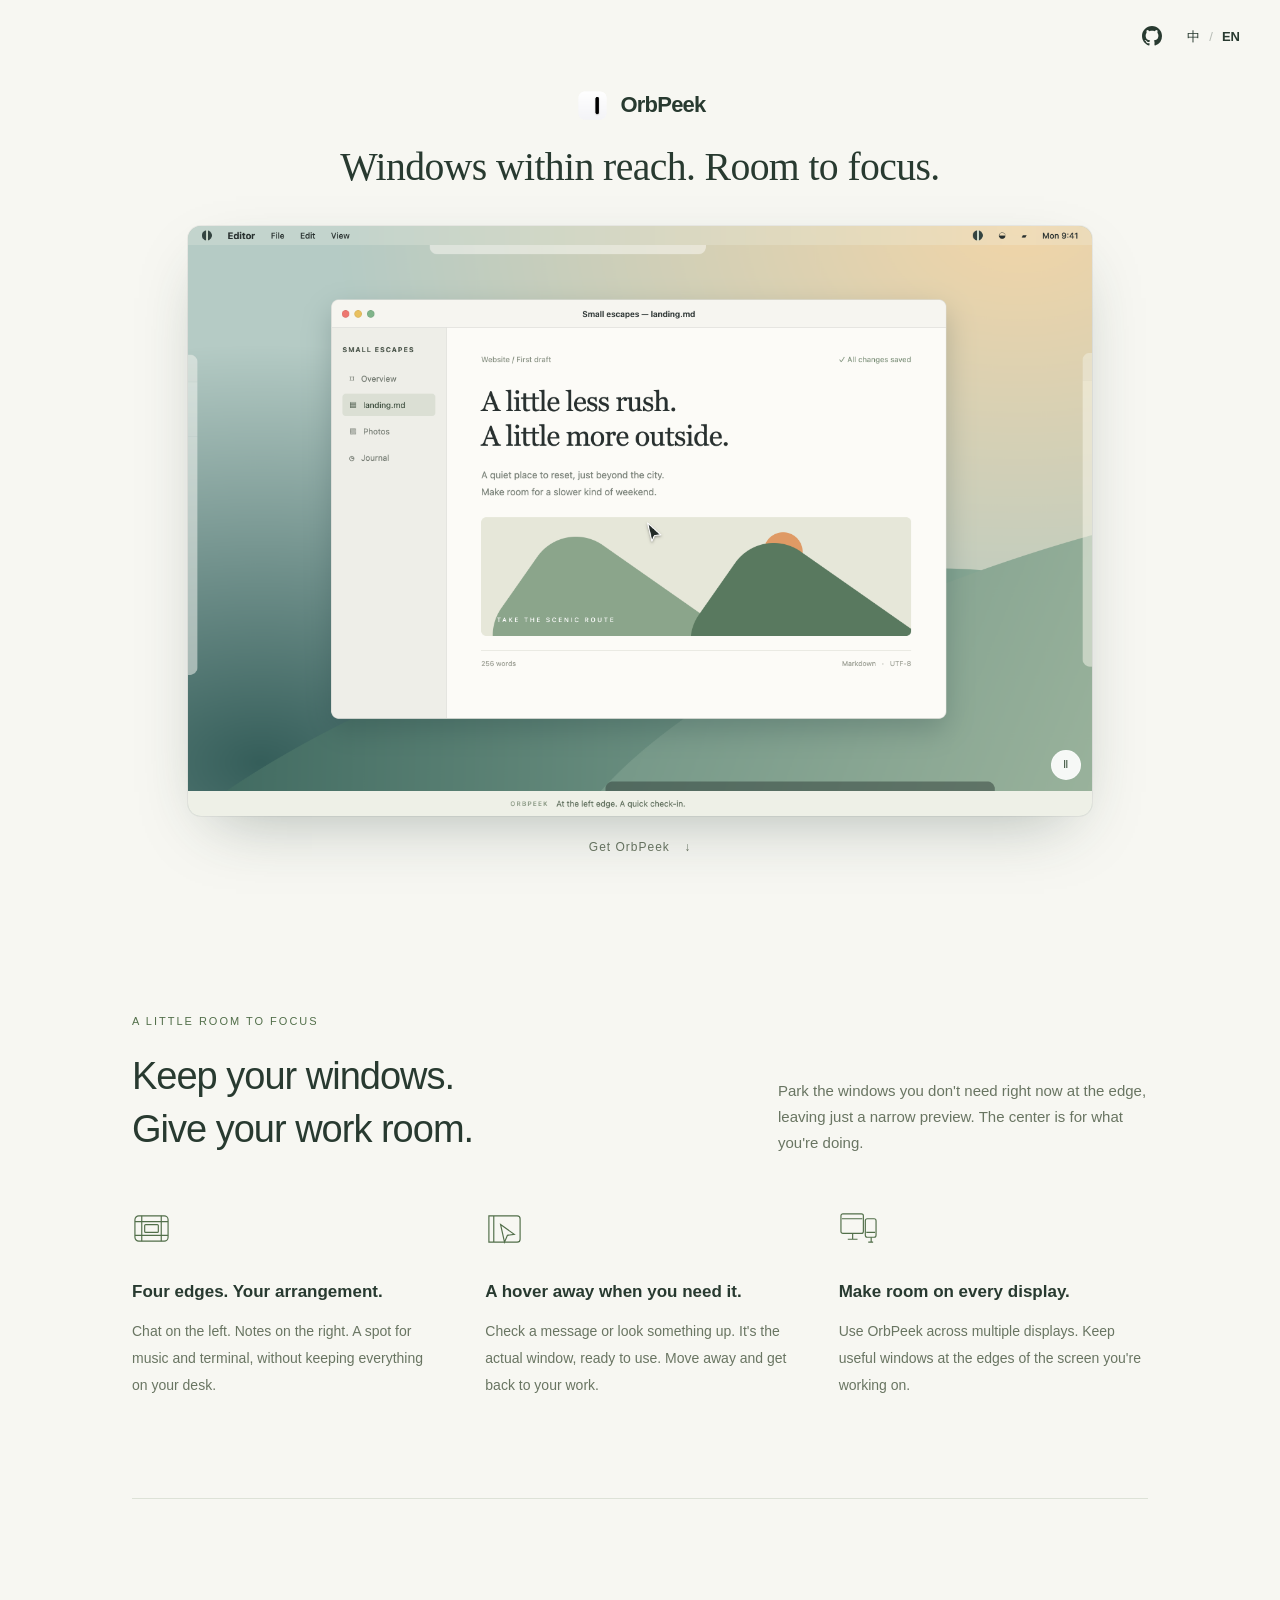
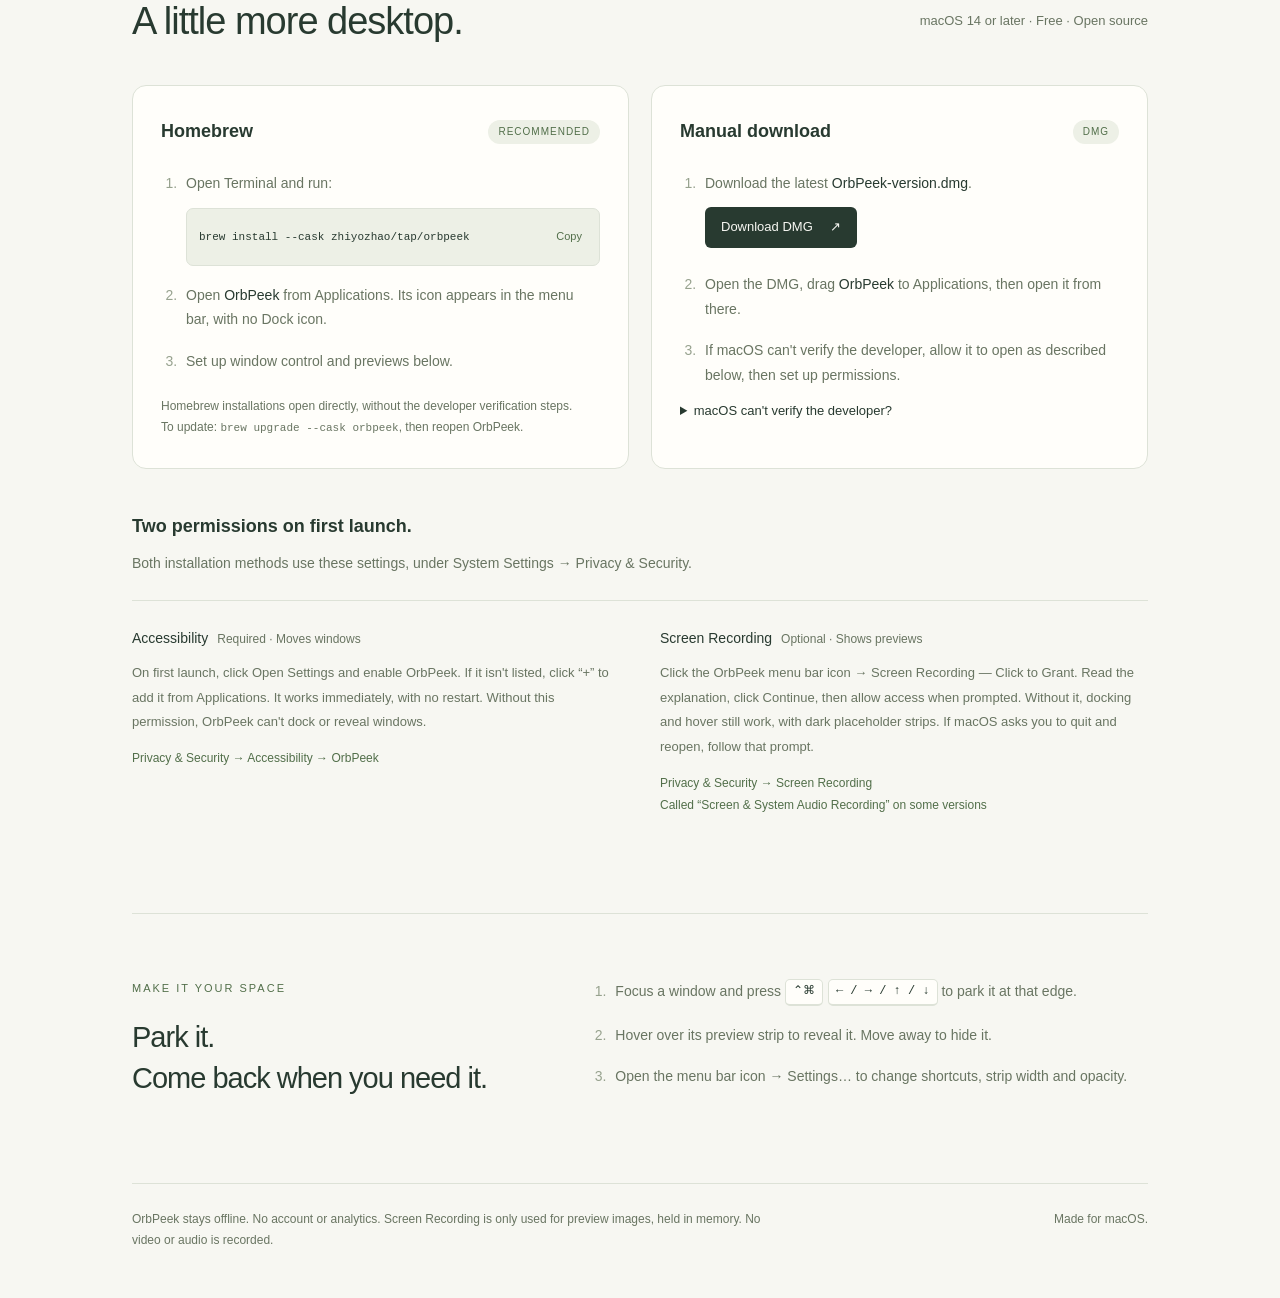
==== commit 74e4f97b: "docs: use confirmed Control Command arrow shortcuts" ====
--- a/site/en/index.html
+++ b/site/en/index.html
@@ -38,7 +38,7 @@
    </div>
    <div class="permissions"><h3>Two permissions on first launch.</h3><p>Both installation methods use these settings, under System Settings → Privacy &amp; Security.</p><div class="permission-grid"><article class="permission"><h4>Accessibility<span>Required · Moves windows</span></h4><p>On first launch, click Open Settings and enable OrbPeek. If it isn't listed, click “+” to add it from Applications. It works immediately, with no restart. Without this permission, OrbPeek can't dock or reveal windows.</p><p class="path">Privacy &amp; Security → Accessibility → OrbPeek</p></article><article class="permission"><h4>Screen Recording<span>Optional · Shows previews</span></h4><p>Click the OrbPeek menu bar icon → Screen Recording — Click to Grant. Read the explanation, click Continue, then allow access when prompted. Without it, docking and hover still work, with dark placeholder strips. If macOS asks you to quit and reopen, follow that prompt.</p><p class="path">Privacy &amp; Security → Screen Recording<br>Called “Screen &amp; System Audio Recording” on some versions</p></article></div></div>
   </section>
-  <section class="start"><div><div class="eyebrow">MAKE IT YOUR SPACE</div><h2>Park it.<br>Come back when you need it.</h2></div><ol><li>Focus a window and press <span class="keys"><kbd data-default-modifiers>{{DEFAULT_MODIFIERS}}</kbd><kbd>← / → / ↑ / ↓</kbd></span> to park it at that edge.</li><li>Hover over its preview strip to reveal it. Move away to hide it.</li><li>Open the menu bar icon → Settings… to change shortcuts, strip width and opacity.</li></ol></section>
+  <section class="start"><div><div class="eyebrow">MAKE IT YOUR SPACE</div><h2>Park it.<br>Come back when you need it.</h2></div><ol><li>Focus a window and press <span class="keys"><kbd data-default-modifiers>⌃⌘</kbd><kbd>← / → / ↑ / ↓</kbd></span> to park it at that edge.</li><li>Hover over its preview strip to reveal it. Move away to hide it.</li><li>Open the menu bar icon → Settings… to change shortcuts, strip width and opacity.</li></ol></section>
   <div class="smallprint"><p>OrbPeek stays offline. No account or analytics. Screen Recording is only used for preview images, held in memory. No video or audio is recorded.</p><span>Made for macOS.</span></div>
  </div>
 </main>
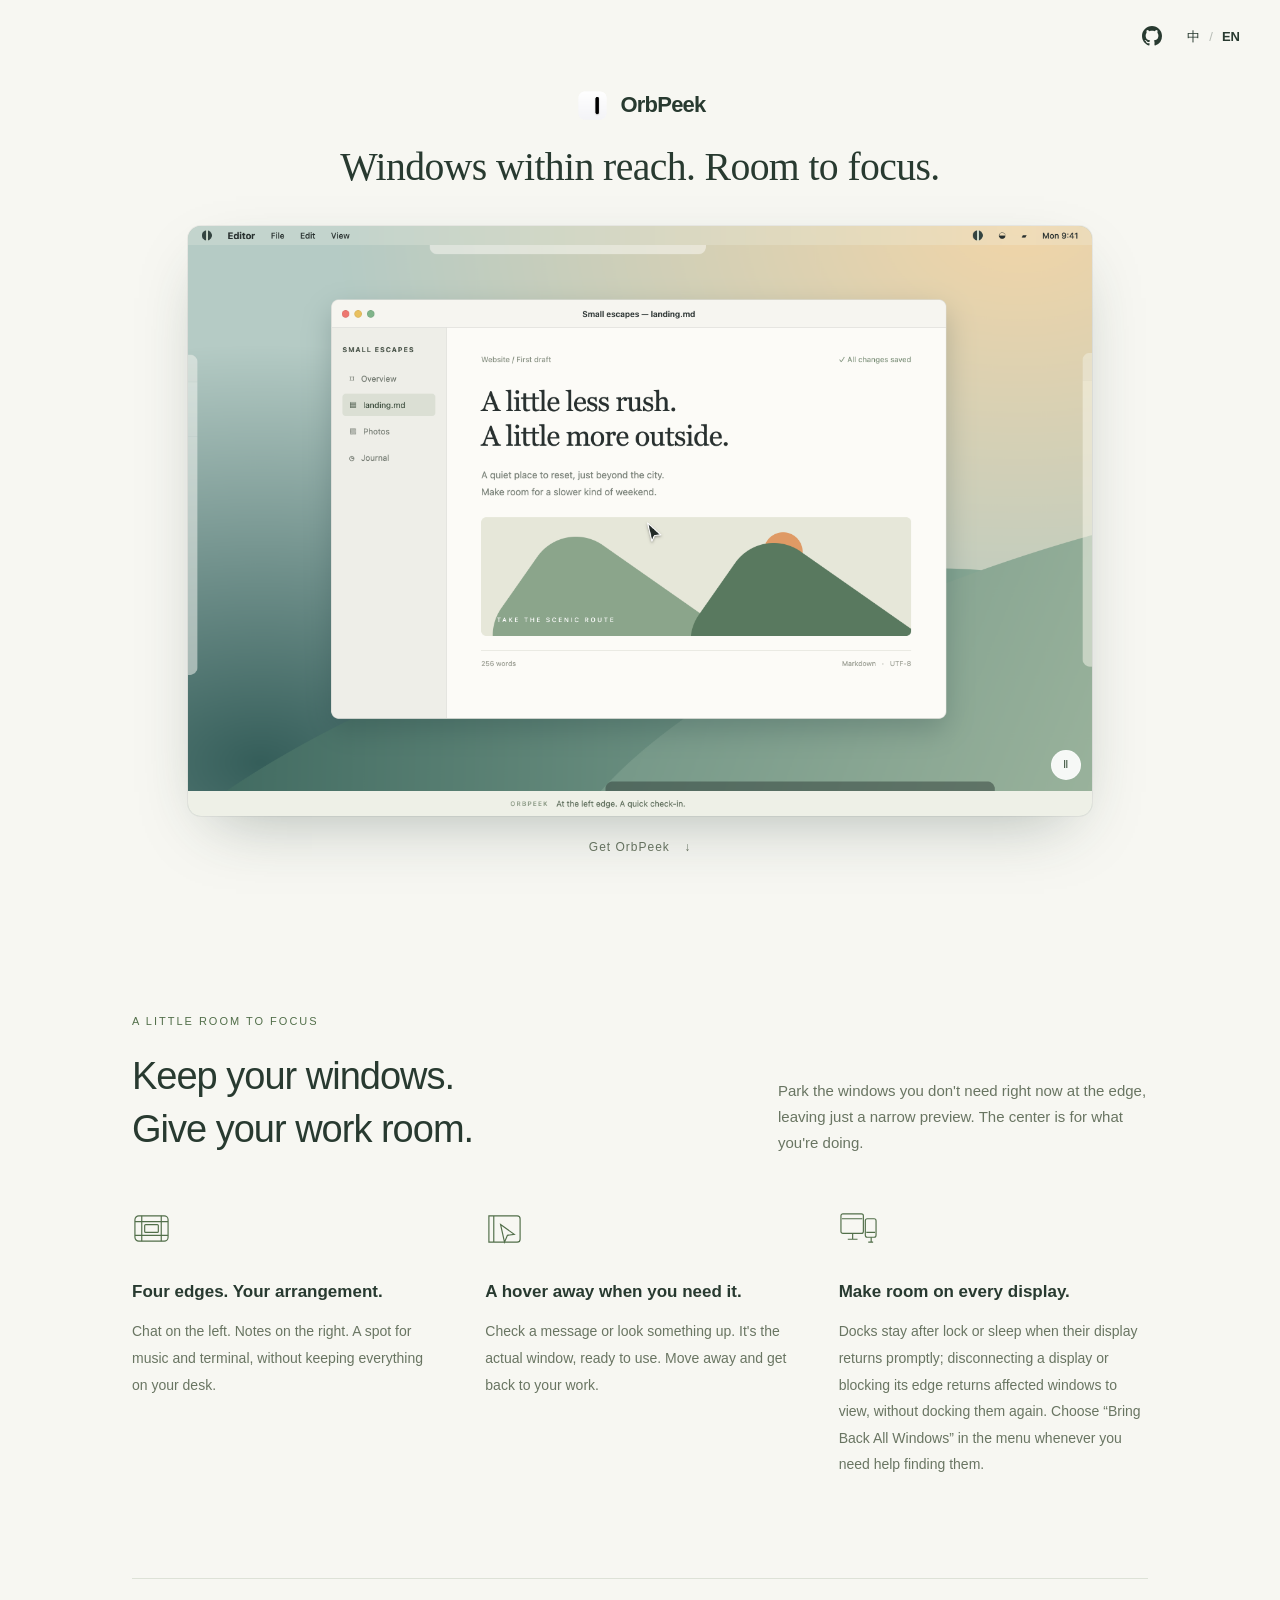
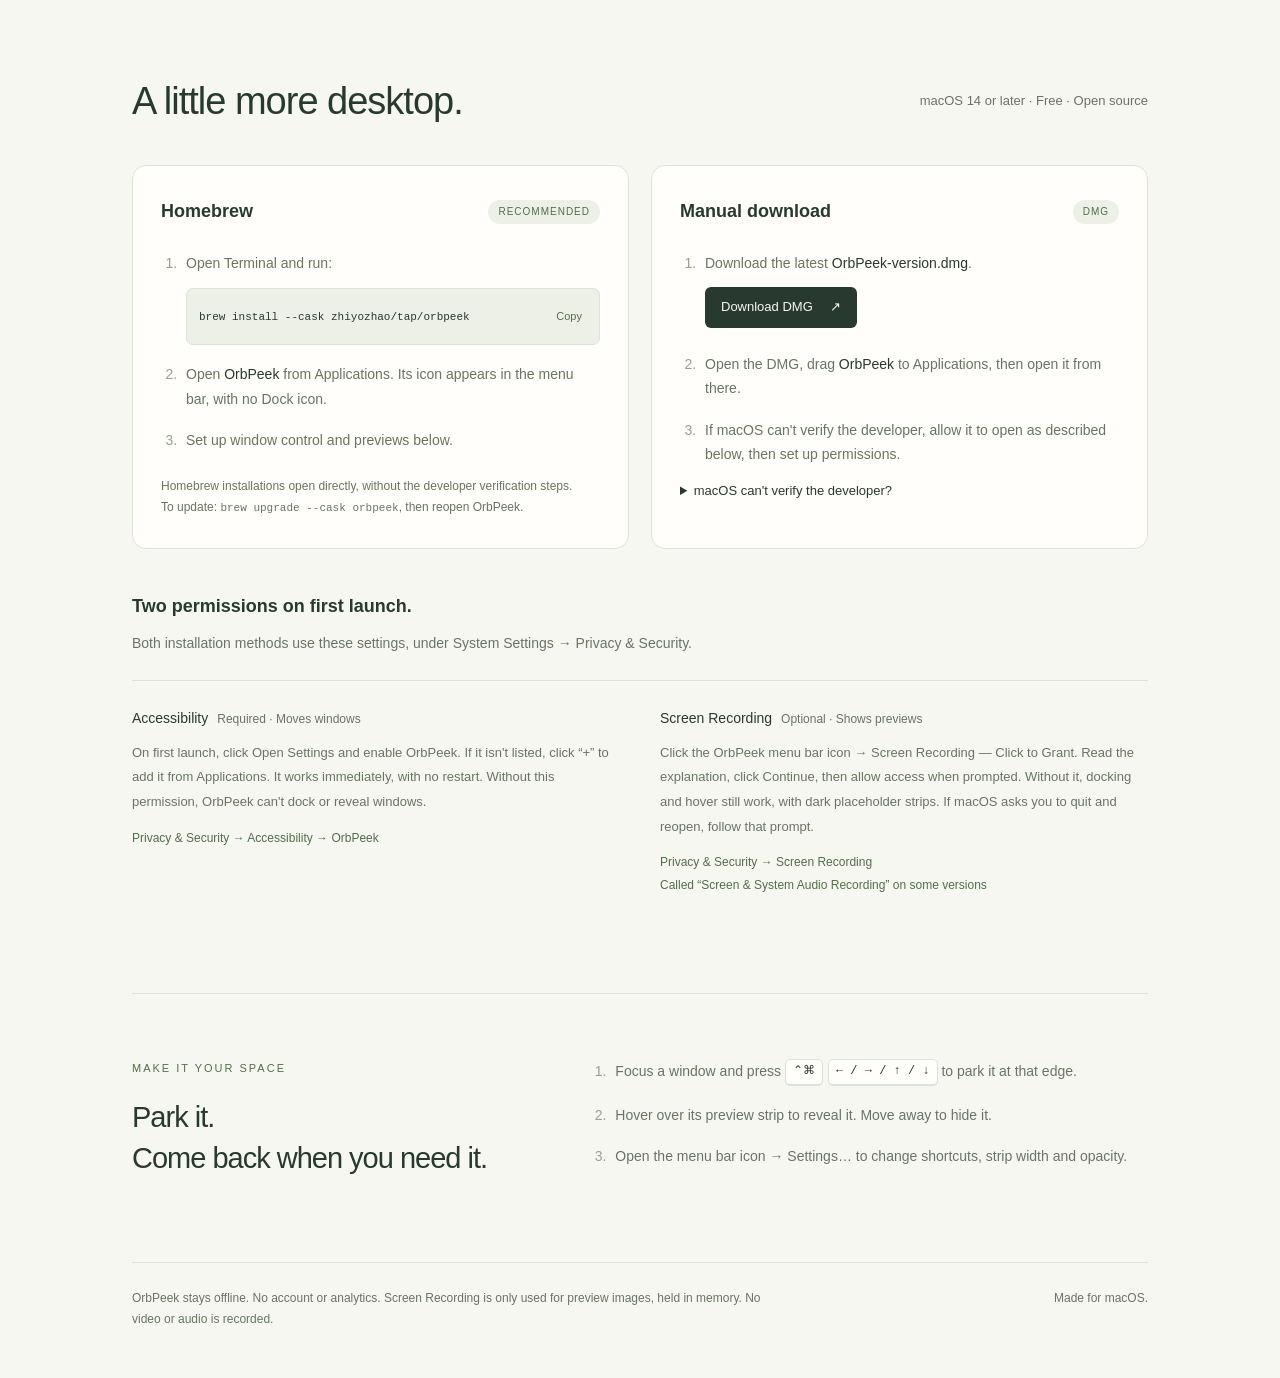
==== commit 75479018: "fix: apply display rules v2 with precise released-window recovery" ====
--- a/site/en/index.html
+++ b/site/en/index.html
@@ -27,7 +27,7 @@
    <div class="benefits">
     <article><svg viewBox="0 0 40 40" aria-hidden="true"><rect x="3" y="7" width="34" height="26" rx="4"/><path d="M10 7v26M30 7v26M3 13h34M3 27h34"/><rect x="13" y="16" width="14" height="8" rx="1"/></svg><h3>Four edges. Your arrangement.</h3><p>Chat on the left. Notes on the right. A spot for music and terminal, without keeping everything on your desk.</p></article>
     <article><svg viewBox="0 0 40 40" aria-hidden="true"><path d="M4 7h29a3 3 0 0 1 3 3v21a3 3 0 0 1-3 3H4zM9 7v27"/><path d="m16 16 14 10-7 1-3 7z" fill="var(--paper)"/></svg><h3>A hover away when you need it.</h3><p>Check a message or look something up. It's the actual window, ready to use. Move away and get back to your work.</p></article>
-    <article><svg viewBox="0 0 40 40" aria-hidden="true"><rect x="2" y="5" width="23" height="20" rx="2"/><rect x="27" y="10" width="11" height="19" rx="2"/><path d="M9 31h10m-5-6v6m16 3h5m-2-5v5M3 10h21m4 14h9"/></svg><h3>Make room on every display.</h3><p>Use OrbPeek across multiple displays. Keep useful windows at the edges of the screen you're working on.</p></article>
+    <article><svg viewBox="0 0 40 40" aria-hidden="true"><rect x="2" y="5" width="23" height="20" rx="2"/><rect x="27" y="10" width="11" height="19" rx="2"/><path d="M9 31h10m-5-6v6m16 3h5m-2-5v5M3 10h21m4 14h9"/></svg><h3>Make room on every display.</h3><p>Docks stay after lock or sleep when their display returns promptly; disconnecting a display or blocking its edge returns affected windows to view, without docking them again. Choose “Bring Back All Windows” in the menu whenever you need help finding them.</p></article>
    </div>
   </section>
   <section class="install" id="install">
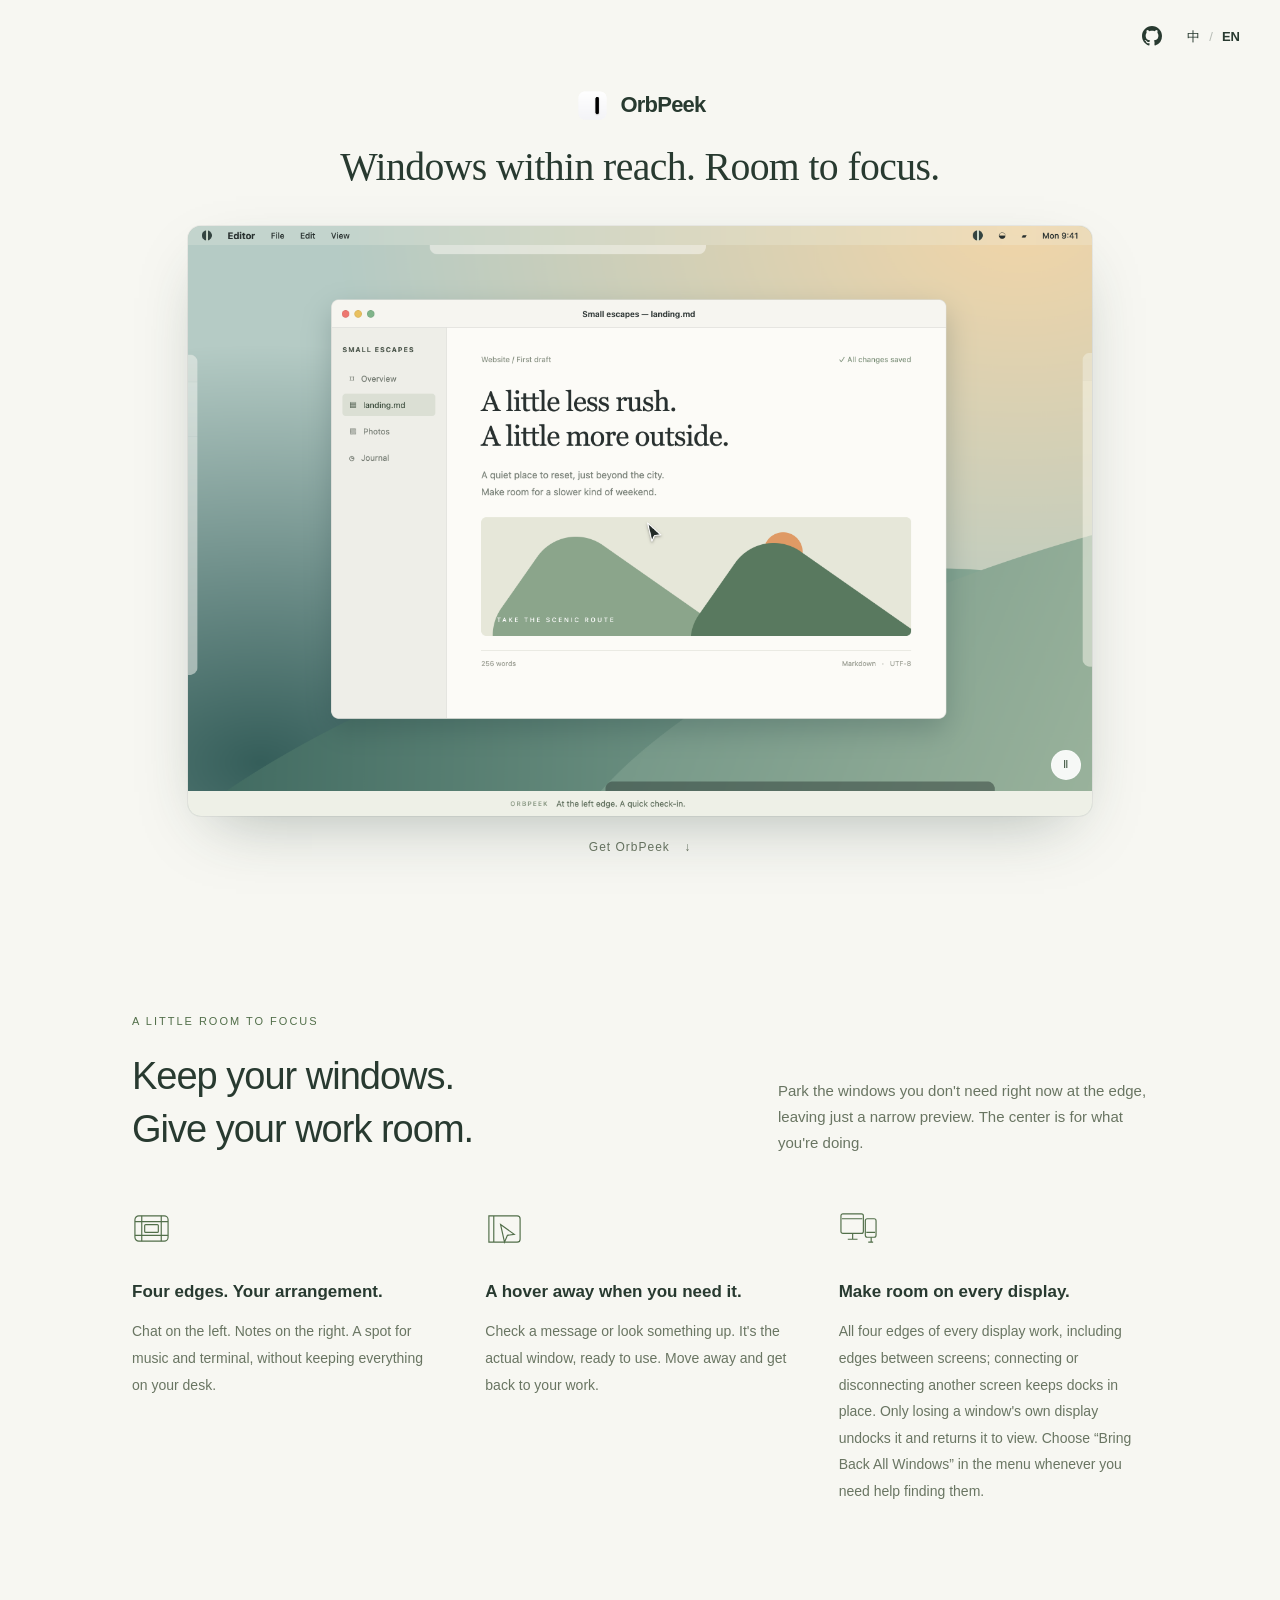
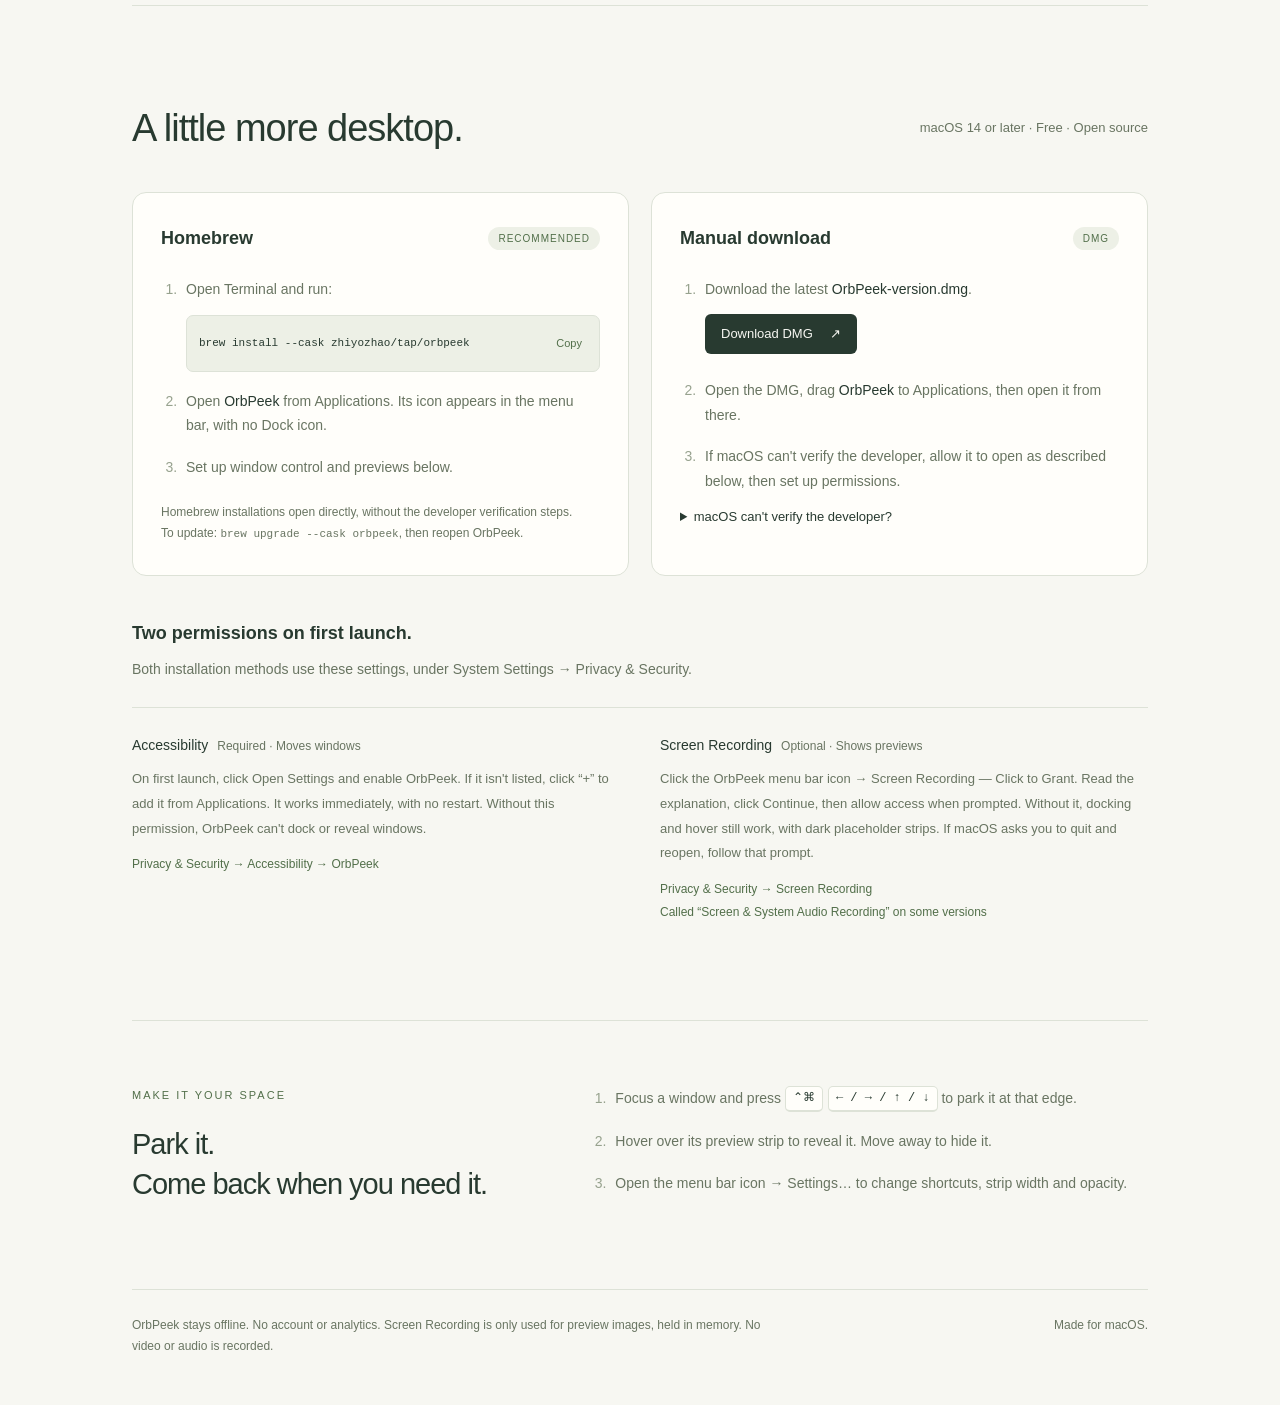
==== commit 5a216937: "fix: preserve docks on every edge when adjacent displays change" ====
--- a/site/en/index.html
+++ b/site/en/index.html
@@ -27,7 +27,7 @@
    <div class="benefits">
     <article><svg viewBox="0 0 40 40" aria-hidden="true"><rect x="3" y="7" width="34" height="26" rx="4"/><path d="M10 7v26M30 7v26M3 13h34M3 27h34"/><rect x="13" y="16" width="14" height="8" rx="1"/></svg><h3>Four edges. Your arrangement.</h3><p>Chat on the left. Notes on the right. A spot for music and terminal, without keeping everything on your desk.</p></article>
     <article><svg viewBox="0 0 40 40" aria-hidden="true"><path d="M4 7h29a3 3 0 0 1 3 3v21a3 3 0 0 1-3 3H4zM9 7v27"/><path d="m16 16 14 10-7 1-3 7z" fill="var(--paper)"/></svg><h3>A hover away when you need it.</h3><p>Check a message or look something up. It's the actual window, ready to use. Move away and get back to your work.</p></article>
-    <article><svg viewBox="0 0 40 40" aria-hidden="true"><rect x="2" y="5" width="23" height="20" rx="2"/><rect x="27" y="10" width="11" height="19" rx="2"/><path d="M9 31h10m-5-6v6m16 3h5m-2-5v5M3 10h21m4 14h9"/></svg><h3>Make room on every display.</h3><p>Docks stay after lock or sleep when their display returns promptly; disconnecting a display or blocking its edge returns affected windows to view, without docking them again. Choose “Bring Back All Windows” in the menu whenever you need help finding them.</p></article>
+    <article><svg viewBox="0 0 40 40" aria-hidden="true"><rect x="2" y="5" width="23" height="20" rx="2"/><rect x="27" y="10" width="11" height="19" rx="2"/><path d="M9 31h10m-5-6v6m16 3h5m-2-5v5M3 10h21m4 14h9"/></svg><h3>Make room on every display.</h3><p>All four edges of every display work, including edges between screens; connecting or disconnecting another screen keeps docks in place. Only losing a window's own display undocks it and returns it to view. Choose “Bring Back All Windows” in the menu whenever you need help finding them.</p></article>
    </div>
   </section>
   <section class="install" id="install">
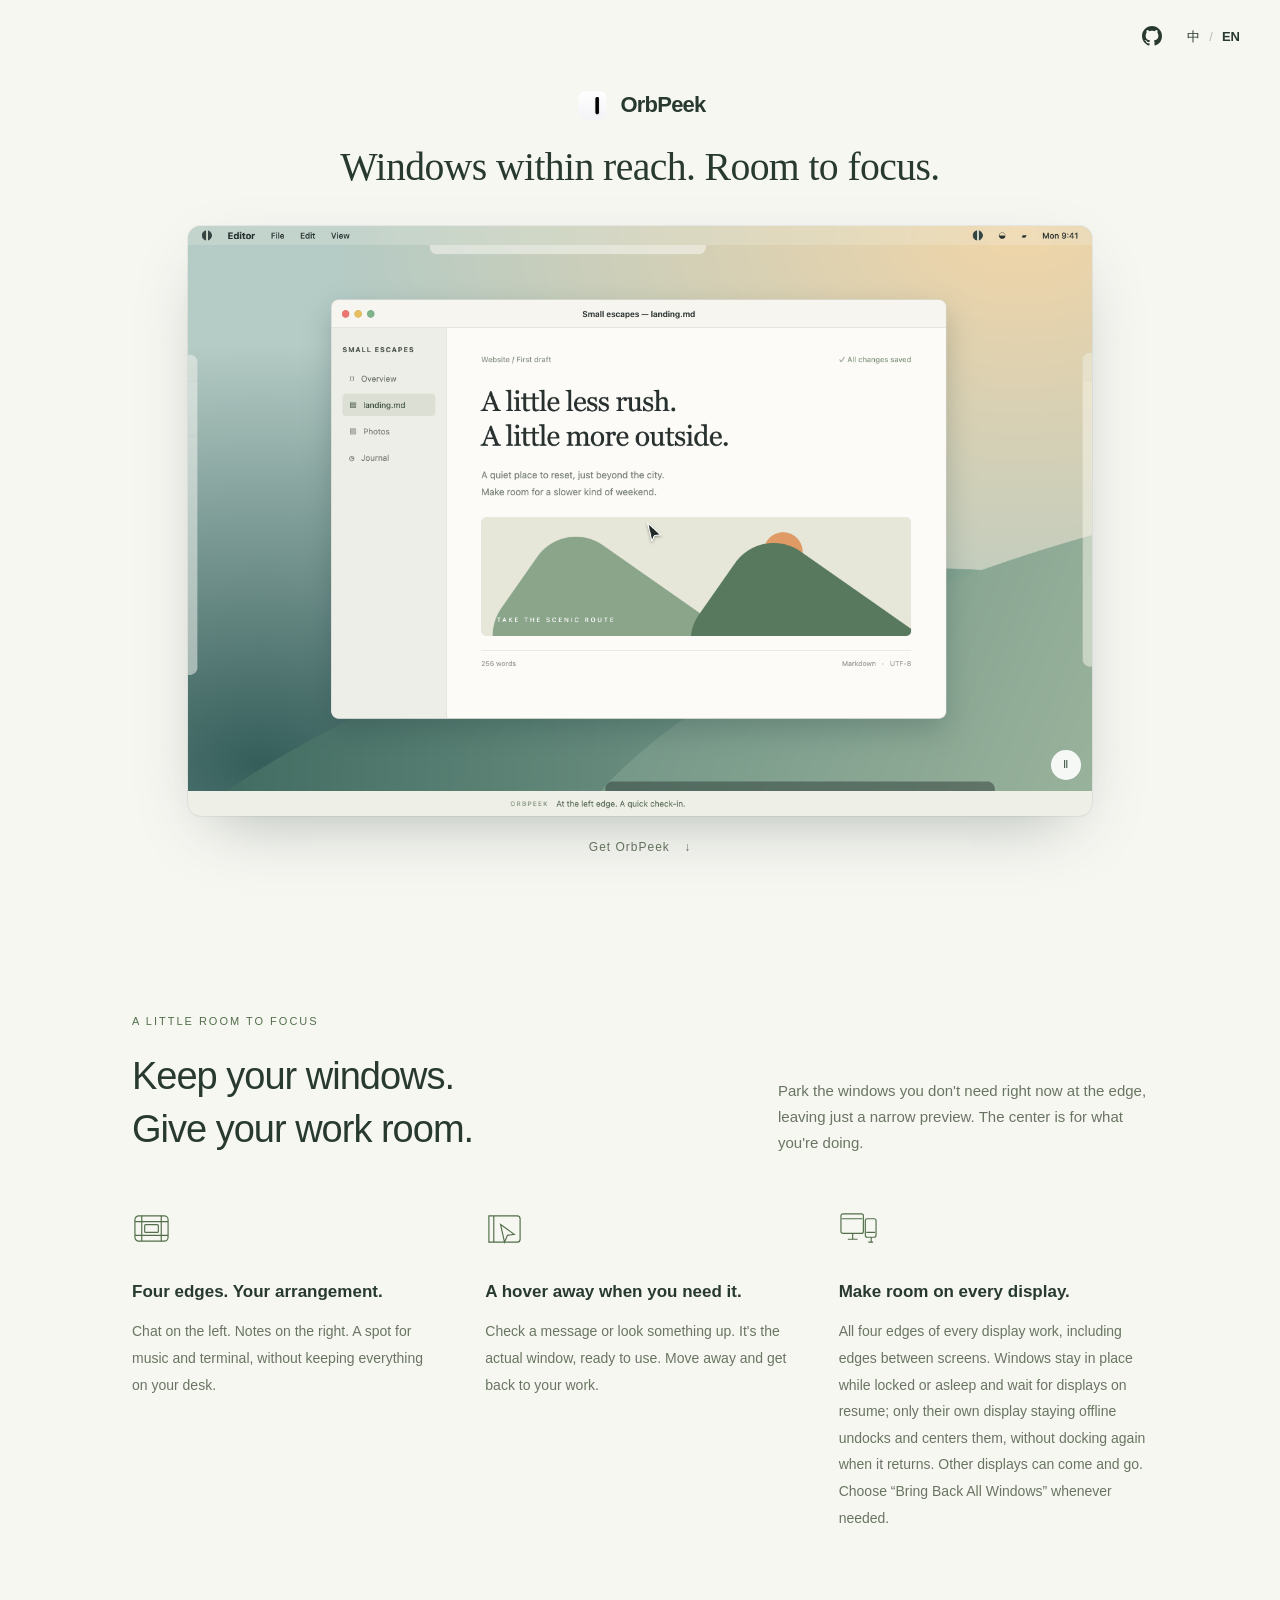
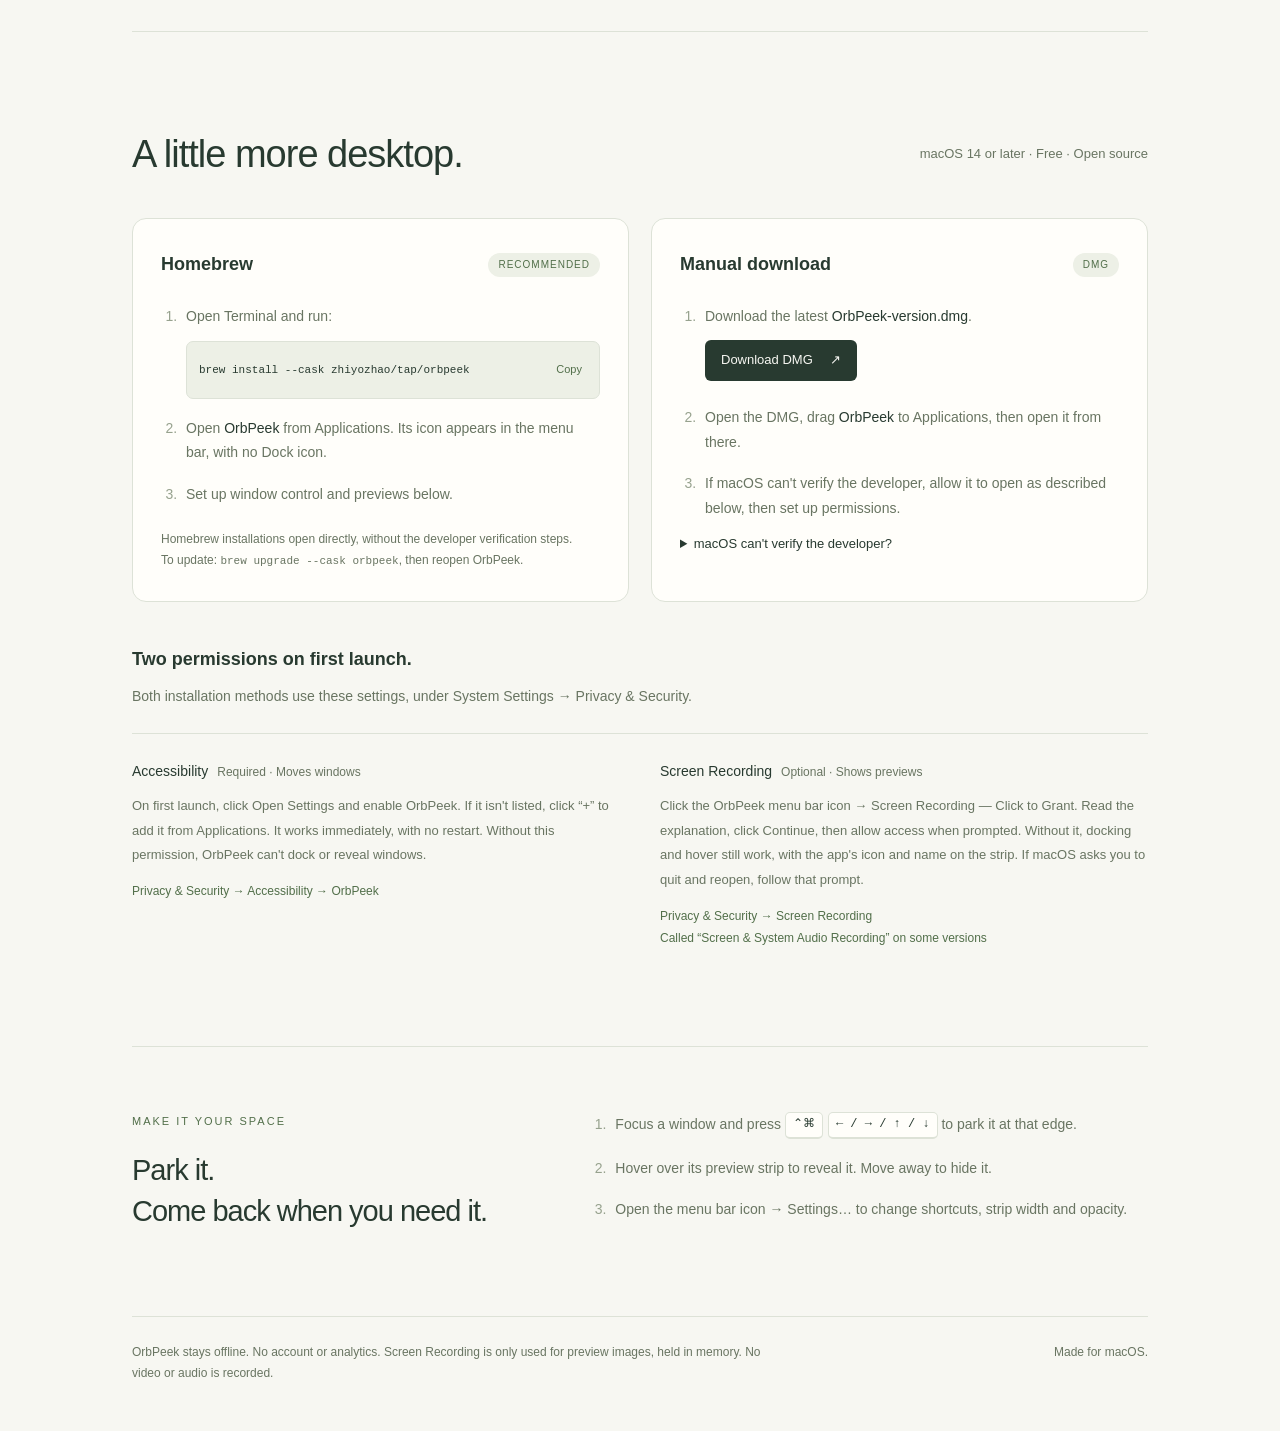
==== commit fb5dfaf0: "perf: reduce polling overhead and prepare 1.1.4" ====
--- a/site/en/index.html
+++ b/site/en/index.html
@@ -27,7 +27,7 @@
    <div class="benefits">
     <article><svg viewBox="0 0 40 40" aria-hidden="true"><rect x="3" y="7" width="34" height="26" rx="4"/><path d="M10 7v26M30 7v26M3 13h34M3 27h34"/><rect x="13" y="16" width="14" height="8" rx="1"/></svg><h3>Four edges. Your arrangement.</h3><p>Chat on the left. Notes on the right. A spot for music and terminal, without keeping everything on your desk.</p></article>
     <article><svg viewBox="0 0 40 40" aria-hidden="true"><path d="M4 7h29a3 3 0 0 1 3 3v21a3 3 0 0 1-3 3H4zM9 7v27"/><path d="m16 16 14 10-7 1-3 7z" fill="var(--paper)"/></svg><h3>A hover away when you need it.</h3><p>Check a message or look something up. It's the actual window, ready to use. Move away and get back to your work.</p></article>
-    <article><svg viewBox="0 0 40 40" aria-hidden="true"><rect x="2" y="5" width="23" height="20" rx="2"/><rect x="27" y="10" width="11" height="19" rx="2"/><path d="M9 31h10m-5-6v6m16 3h5m-2-5v5M3 10h21m4 14h9"/></svg><h3>Make room on every display.</h3><p>All four edges of every display work, including edges between screens; connecting or disconnecting another screen keeps docks in place. Only losing a window's own display undocks it and returns it to view. Choose “Bring Back All Windows” in the menu whenever you need help finding them.</p></article>
+    <article><svg viewBox="0 0 40 40" aria-hidden="true"><rect x="2" y="5" width="23" height="20" rx="2"/><rect x="27" y="10" width="11" height="19" rx="2"/><path d="M9 31h10m-5-6v6m16 3h5m-2-5v5M3 10h21m4 14h9"/></svg><h3>Make room on every display.</h3><p>All four edges of every display work, including edges between screens. Windows stay in place while locked or asleep and wait for displays on resume; only their own display staying offline undocks and centers them, without docking again when it returns. Other displays can come and go. Choose “Bring Back All Windows” whenever needed.</p></article>
    </div>
   </section>
   <section class="install" id="install">
@@ -36,7 +36,7 @@
     <article class="method"><div class="method-label"><h3>Homebrew</h3><span class="badge">RECOMMENDED</span></div><ol><li>Open Terminal and run:<div class="command"><code>brew install --cask zhiyozhao/tap/orbpeek</code><button class="copy" type="button" data-copy="brew install --cask zhiyozhao/tap/orbpeek" aria-label="Copy Homebrew install command">Copy</button></div></li><li>Open <strong>OrbPeek</strong> from Applications. Its icon appears in the menu bar, with no Dock icon.</li><li>Set up window control and previews below.</li></ol><p class="after">Homebrew installations open directly, without the developer verification steps.<br>To update: <code>brew upgrade --cask orbpeek</code>, then reopen OrbPeek.</p></article>
     <article class="method"><div class="method-label"><h3>Manual download</h3><span class="badge">DMG</span></div><ol><li>Download the latest <strong>OrbPeek-version.dmg</strong>.<br><a class="download" href="https://github.com/zhiyozhao/OrbPeek/releases/latest">Download DMG <span aria-hidden="true">↗</span></a></li><li>Open the DMG, drag <strong>OrbPeek</strong> to Applications, then open it from there.</li><li>If macOS can't verify the developer, allow it to open as described below, then set up permissions.</li></ol><details><summary>macOS can't verify the developer?</summary><p>OrbPeek is not yet notarized by Apple. Try opening it once, then go to System Settings → Privacy &amp; Security. Find the OrbPeek notice near the bottom, click Open Anyway, authenticate and confirm. On macOS 14 you can also Control-click OrbPeek in Finder, choose Open, then confirm again.</p></details></article>
    </div>
-   <div class="permissions"><h3>Two permissions on first launch.</h3><p>Both installation methods use these settings, under System Settings → Privacy &amp; Security.</p><div class="permission-grid"><article class="permission"><h4>Accessibility<span>Required · Moves windows</span></h4><p>On first launch, click Open Settings and enable OrbPeek. If it isn't listed, click “+” to add it from Applications. It works immediately, with no restart. Without this permission, OrbPeek can't dock or reveal windows.</p><p class="path">Privacy &amp; Security → Accessibility → OrbPeek</p></article><article class="permission"><h4>Screen Recording<span>Optional · Shows previews</span></h4><p>Click the OrbPeek menu bar icon → Screen Recording — Click to Grant. Read the explanation, click Continue, then allow access when prompted. Without it, docking and hover still work, with dark placeholder strips. If macOS asks you to quit and reopen, follow that prompt.</p><p class="path">Privacy &amp; Security → Screen Recording<br>Called “Screen &amp; System Audio Recording” on some versions</p></article></div></div>
+   <div class="permissions"><h3>Two permissions on first launch.</h3><p>Both installation methods use these settings, under System Settings → Privacy &amp; Security.</p><div class="permission-grid"><article class="permission"><h4>Accessibility<span>Required · Moves windows</span></h4><p>On first launch, click Open Settings and enable OrbPeek. If it isn't listed, click “+” to add it from Applications. It works immediately, with no restart. Without this permission, OrbPeek can't dock or reveal windows.</p><p class="path">Privacy &amp; Security → Accessibility → OrbPeek</p></article><article class="permission"><h4>Screen Recording<span>Optional · Shows previews</span></h4><p>Click the OrbPeek menu bar icon → Screen Recording — Click to Grant. Read the explanation, click Continue, then allow access when prompted. Without it, docking and hover still work, with the app's icon and name on the strip. If macOS asks you to quit and reopen, follow that prompt.</p><p class="path">Privacy &amp; Security → Screen Recording<br>Called “Screen &amp; System Audio Recording” on some versions</p></article></div></div>
   </section>
   <section class="start"><div><div class="eyebrow">MAKE IT YOUR SPACE</div><h2>Park it.<br>Come back when you need it.</h2></div><ol><li>Focus a window and press <span class="keys"><kbd data-default-modifiers>⌃⌘</kbd><kbd>← / → / ↑ / ↓</kbd></span> to park it at that edge.</li><li>Hover over its preview strip to reveal it. Move away to hide it.</li><li>Open the menu bar icon → Settings… to change shortcuts, strip width and opacity.</li></ol></section>
   <div class="smallprint"><p>OrbPeek stays offline. No account or analytics. Screen Recording is only used for preview images, held in memory. No video or audio is recorded.</p><span>Made for macOS.</span></div>
